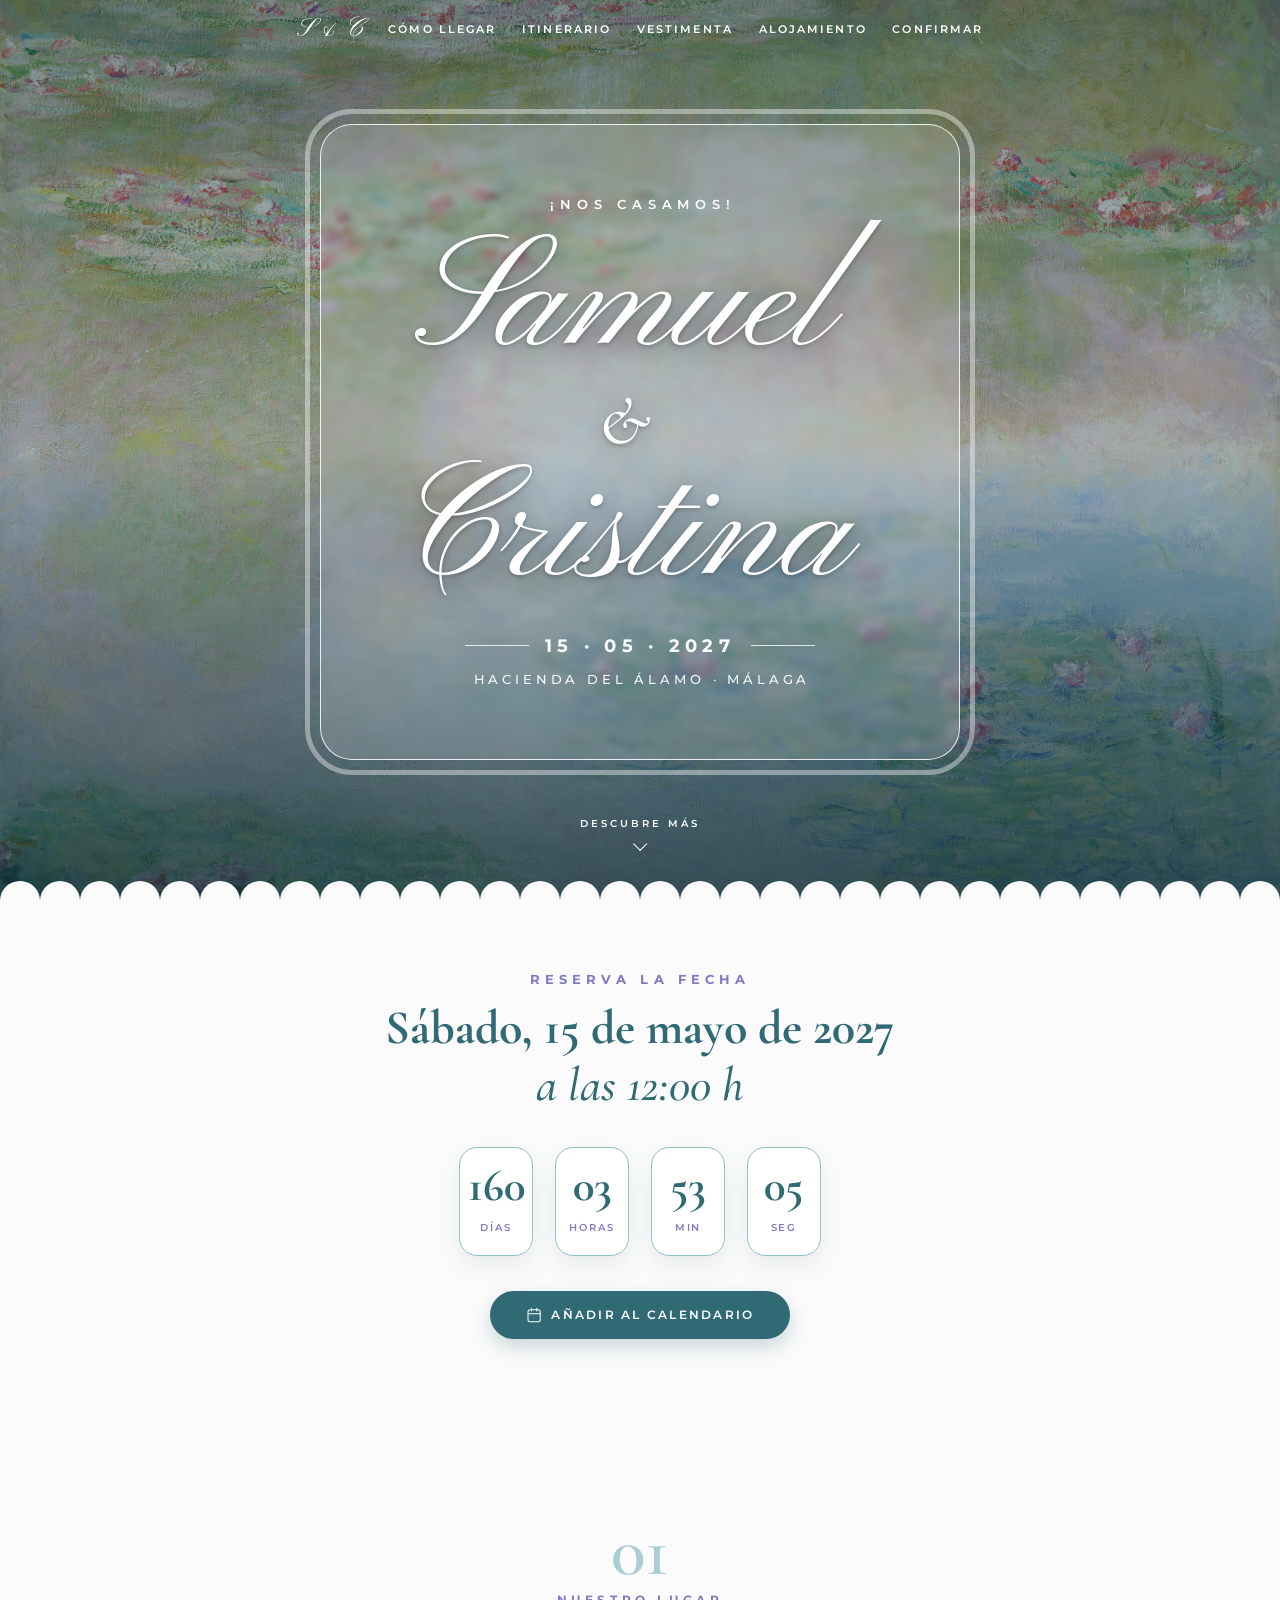
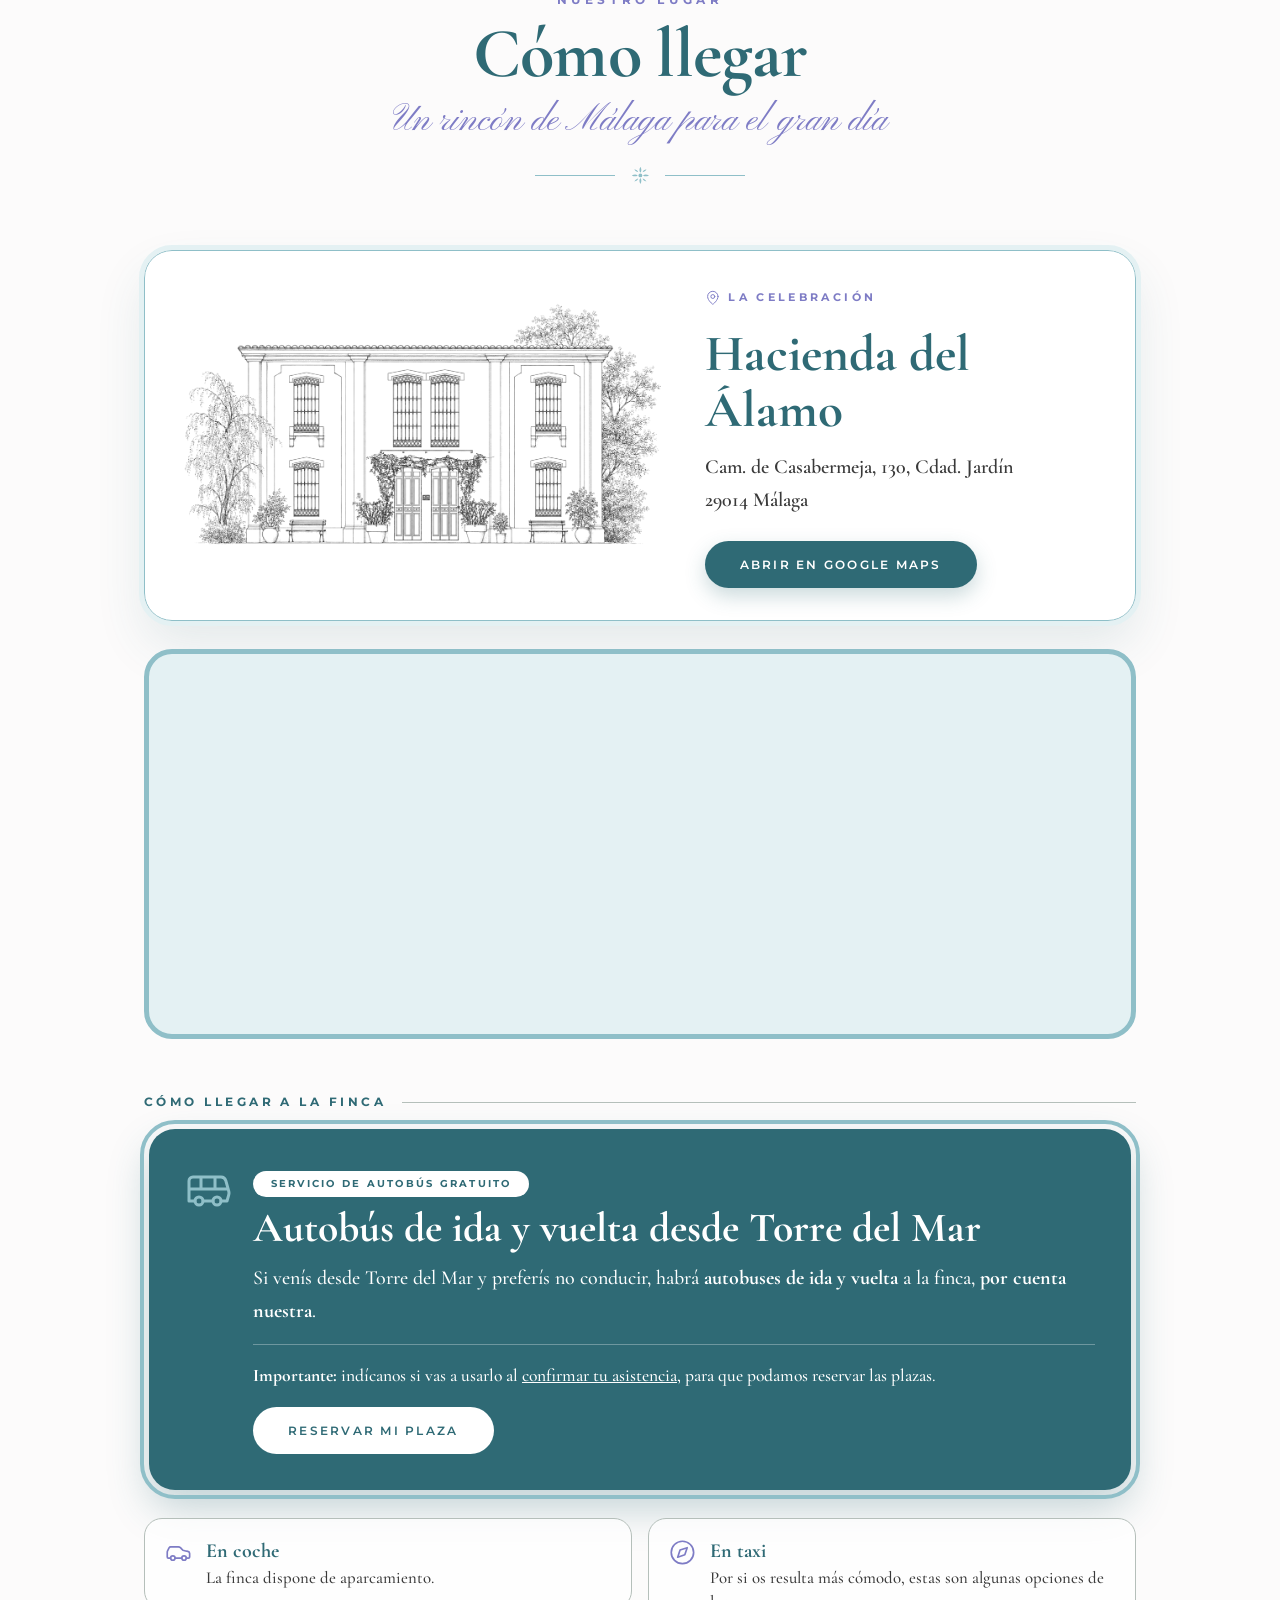
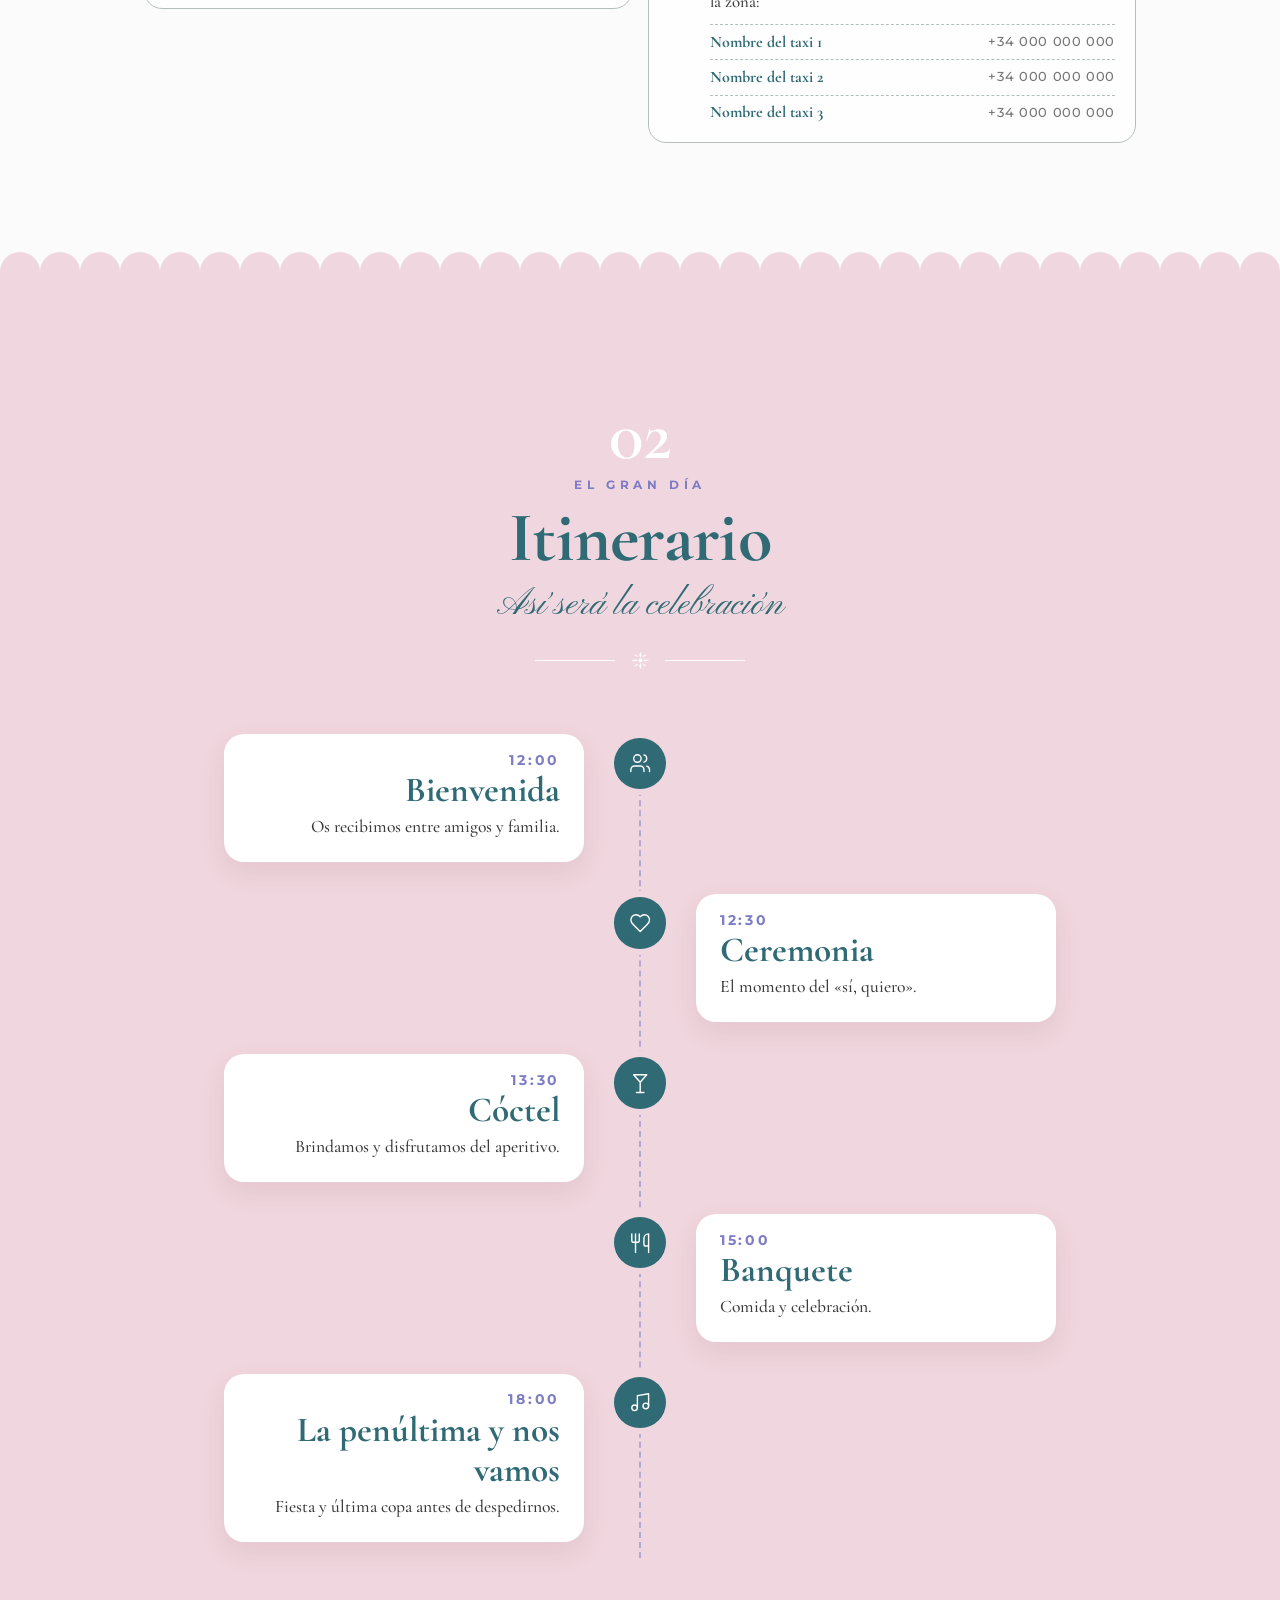
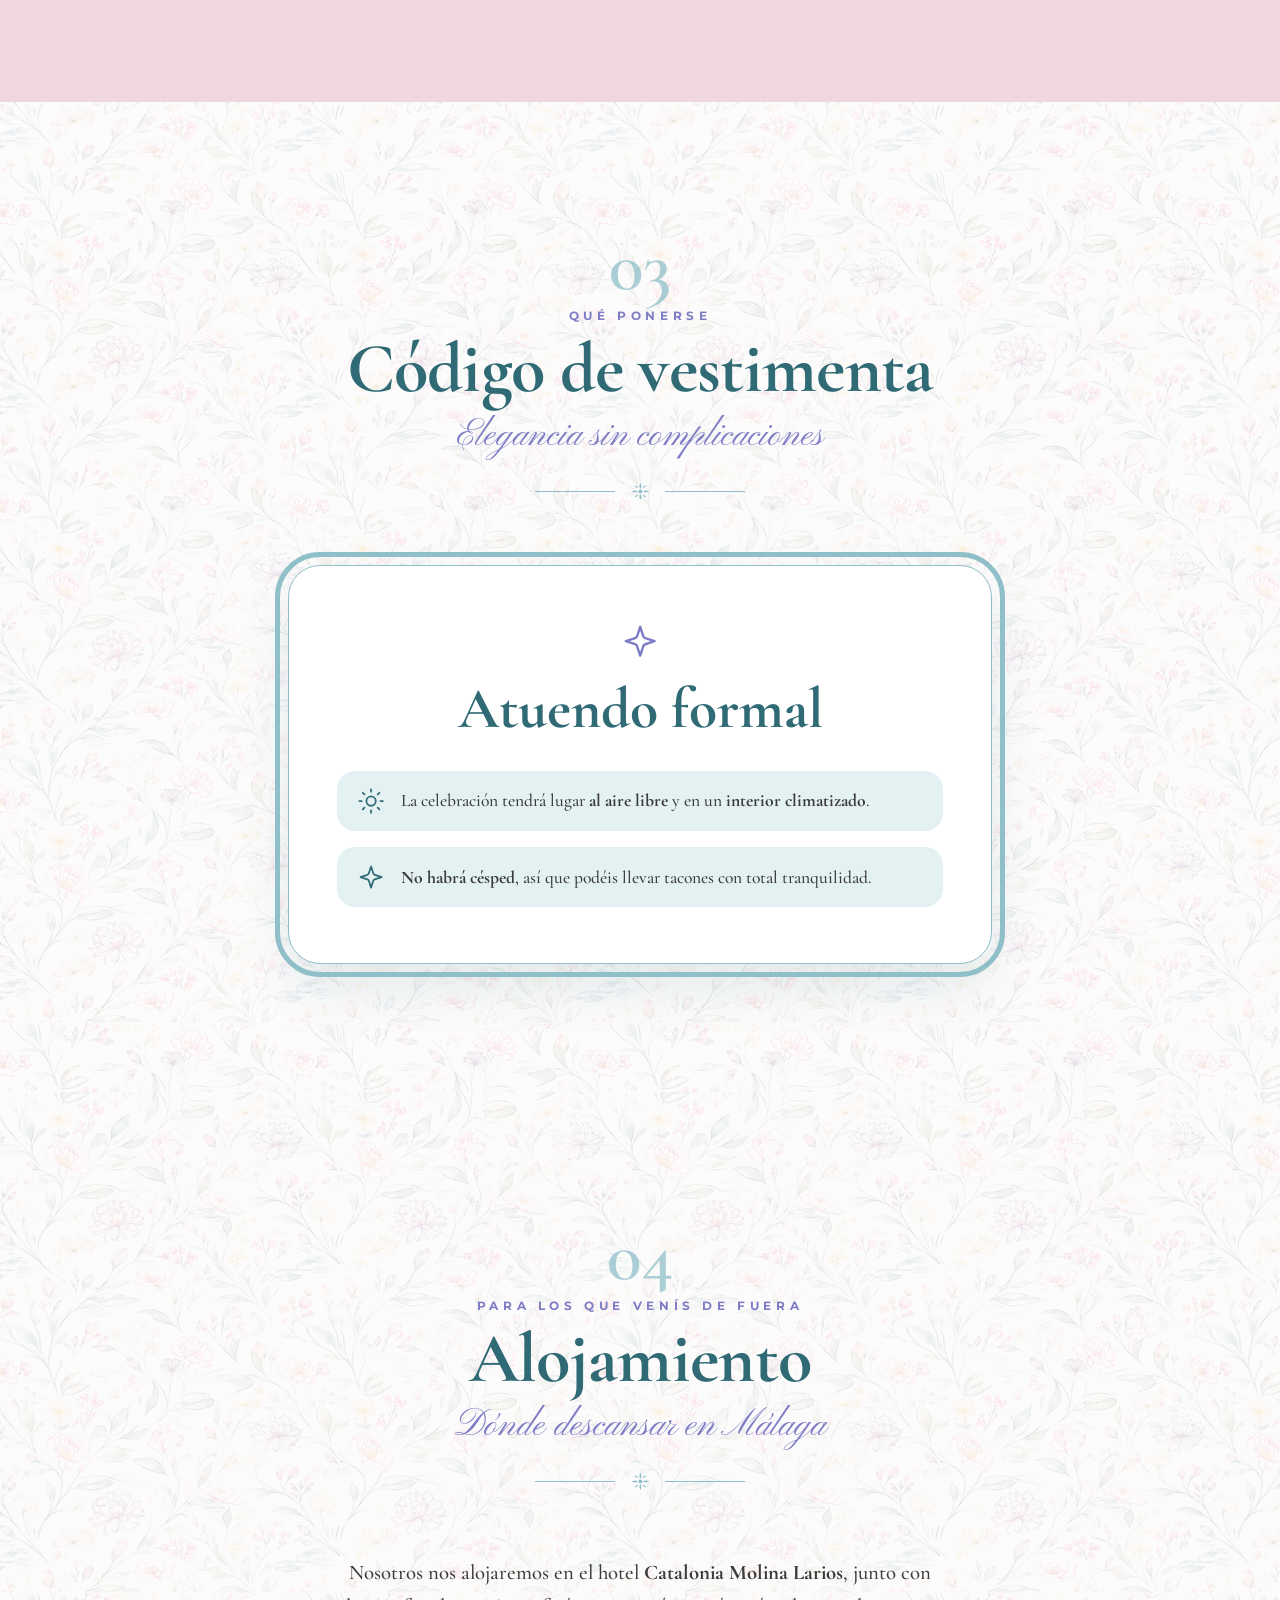
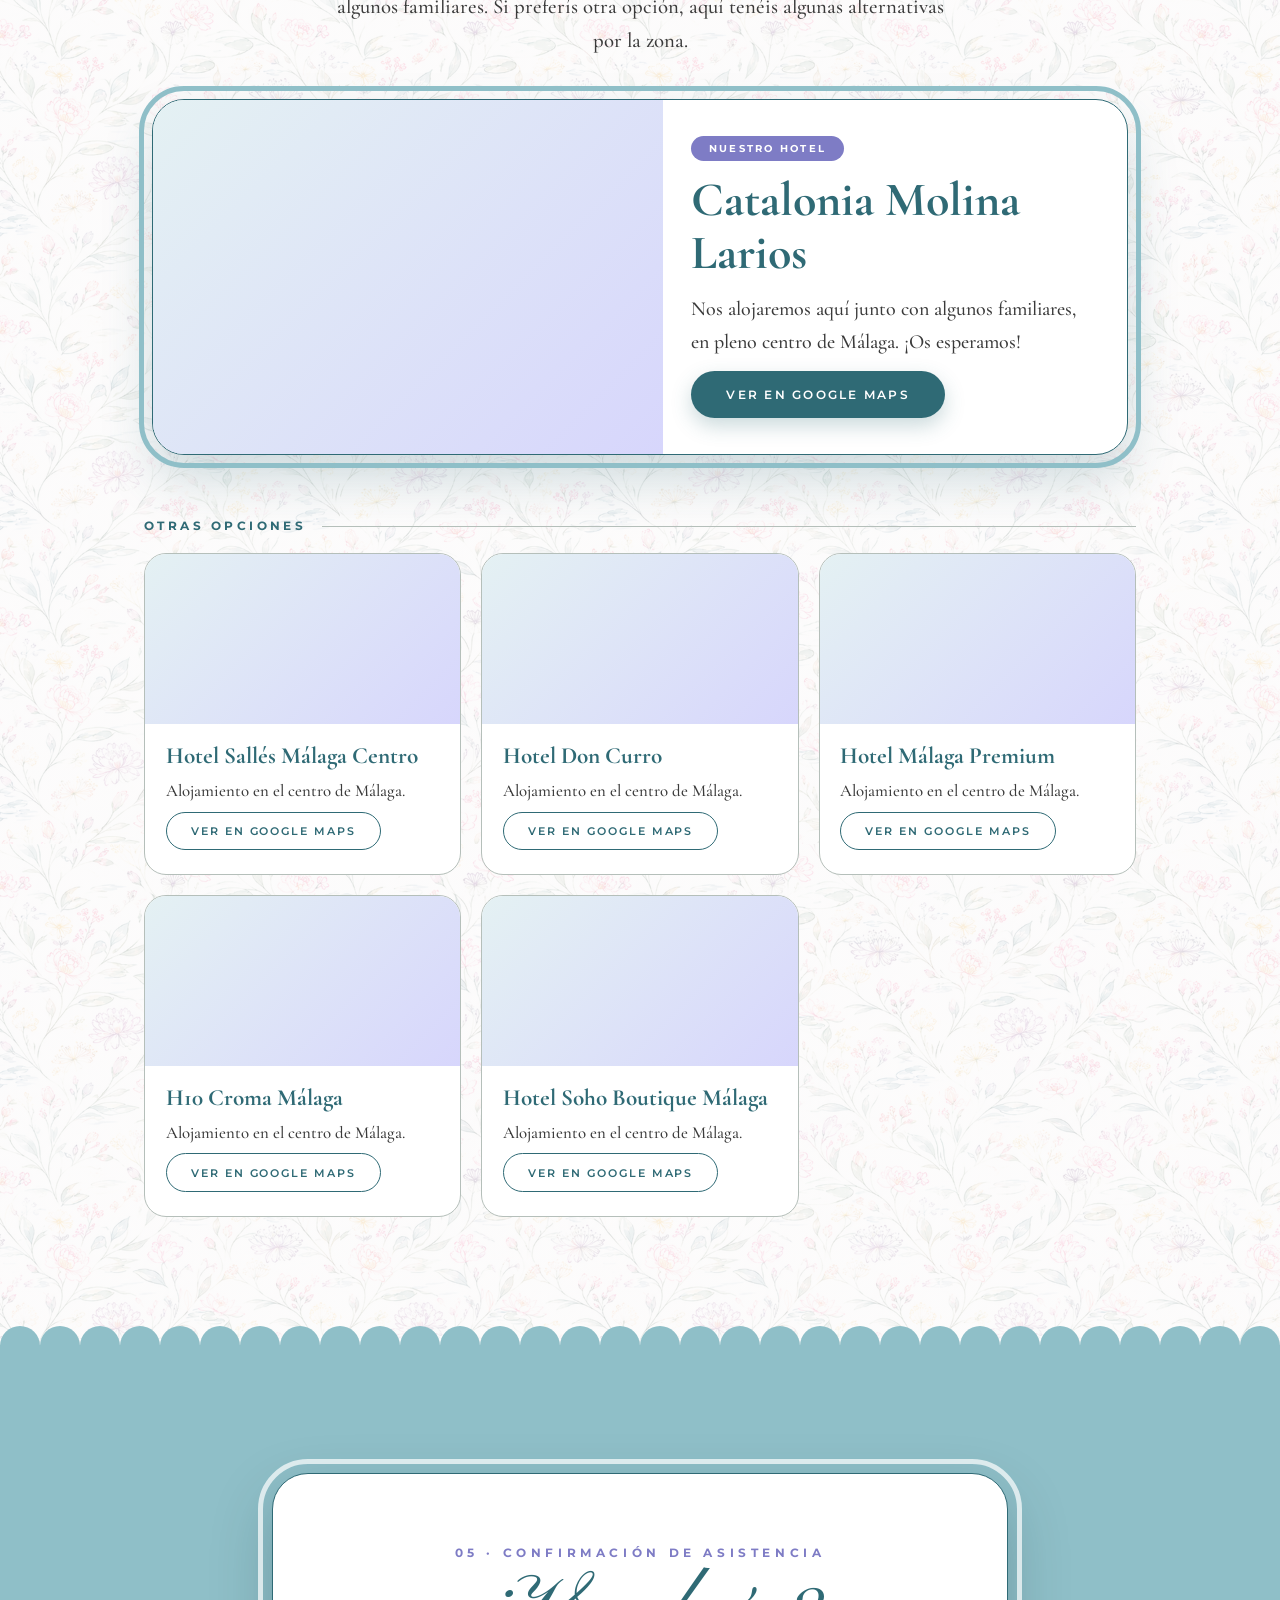
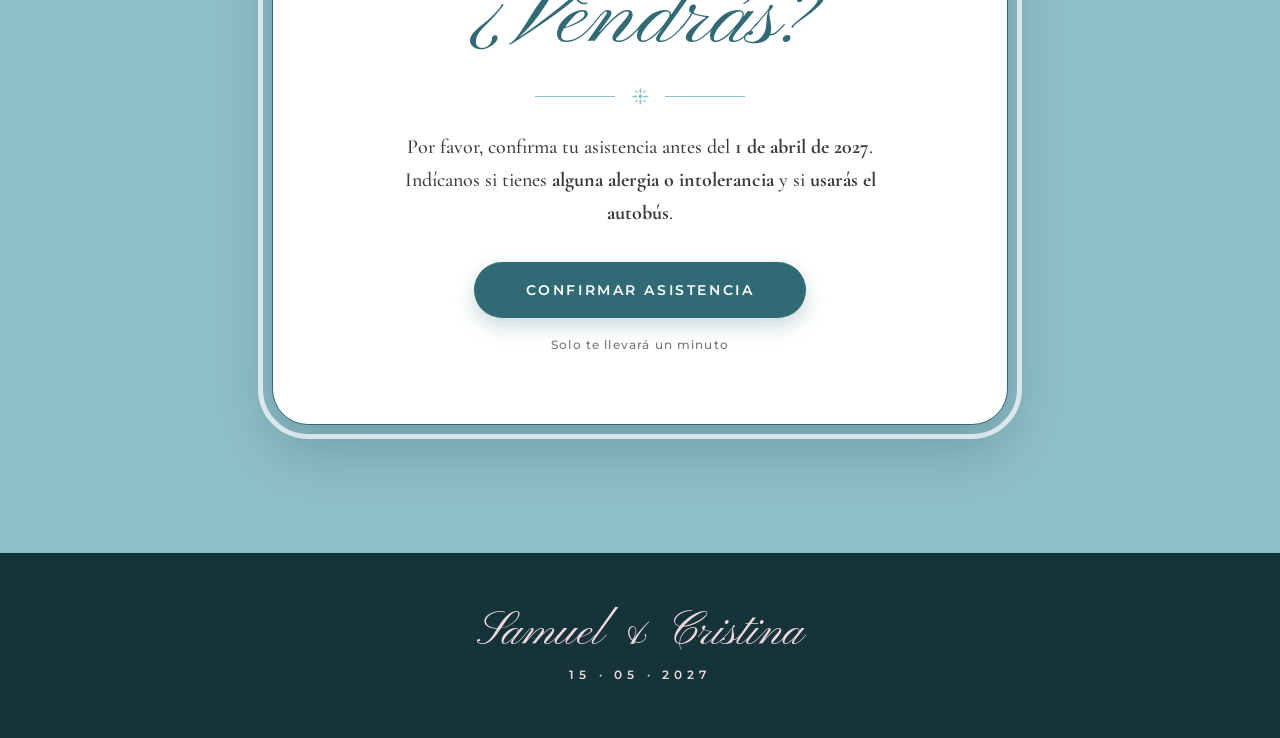
==== test/index.html @ e21693c1 "Add new wedding site preview under /test Co-authored-by: Copilot <223556219+Copilot@users.noreply.gi" ====
<!DOCTYPE html>
<html lang="es">
<head>
  <meta charset="UTF-8">
  <meta name="viewport" content="width=device-width, initial-scale=1.0">
  <meta name="theme-color" content="#8fbfc8">
  <meta name="robots" content="noindex, nofollow">
  <meta name="description" content="Samuel y Cristina se casan el 15 de mayo de 2027 en Hacienda del Álamo, Málaga.">
  <title>Samuel &amp; Cristina | 15 de mayo de 2027</title>
  <link rel="icon" href="images/favicon.ico" sizes="any">
  <link rel="preconnect" href="https://fonts.googleapis.com">
  <link rel="preconnect" href="https://fonts.gstatic.com" crossorigin>
  <link href="https://fonts.googleapis.com/css2?family=Cormorant+Garamond:ital,wght@0,500;0,600;0,700;1,500;1,600&family=Montserrat:wght@400;500;600;700&family=Pinyon+Script&display=swap" rel="stylesheet">
  <link rel="stylesheet" href="css/styles.css">
</head>
<body>
  <svg width="0" height="0" style="position:absolute" aria-hidden="true">
    <defs>
      <symbol id="flower" viewBox="0 0 24 24"><path d="M12 2c1.5 3 1.5 5 0 7-1.5-2-1.5-4 0-7zm0 13c1.5 2 1.5 4 0 7-1.5-3-1.5-5 0-7zM2 12c3-1.5 5-1.5 7 0-2 1.5-4 1.5-7 0zm13 0c2-1.5 4-1.5 7 0-3 1.5-5 1.5-7 0zM5 5c2.5.5 4 1.7 4.5 3.500C7.600 8 6 7 5 5zm14 0c-1 2-2.600 3-4.500 3.500C15 6.700 16.500 5.500 19 5zM5 19c1-2 2.600-3 4.500-3.500C9 17.300 7.500 18.500 5 19zm14 0c-2.500-.5-4-1.700-4.500-3.500 1.900.5 3.500 1.500 4.500 3.500z"/><circle cx="12" cy="12" r="2.200"/></symbol>
      <symbol id="i-users" viewBox="0 0 24 24"><path d="M16 21v-2a4 4 0 0 0-4-4H6a4 4 0 0 0-4 4v2M22 21v-2a4 4 0 0 0-3-3.870M16 3.130a4 4 0 0 1 0 7.750"/><circle cx="9" cy="7" r="4"/></symbol>
      <symbol id="i-heart" viewBox="0 0 24 24"><path d="M19 14c1.490-1.460 3-3.210 3-5.500A5.500 5.500 0 0 0 16.500 3c-1.760 0-3 .5-4.500 2-1.500-1.500-2.740-2-4.500-2A5.500 5.500 0 0 0 2 8.500c0 2.300 1.500 4.050 3 5.500l7 7Z"/></symbol>
      <symbol id="i-glass" viewBox="0 0 24 24"><path d="M8 22h8M12 11v11M19 3l-7 8-7-8Z"/></symbol>
      <symbol id="i-fork" viewBox="0 0 24 24"><path d="M3 2v7c0 1.100.9 2 2 2h4a2 2 0 0 0 2-2V2M7 2v20M21 15V2a5 5 0 0 0-5 5v6c0 1.100.9 2 2 2h3Zm0 0v7"/></symbol>
      <symbol id="i-music" viewBox="0 0 24 24"><path d="M9 18V5l12-2v13"/><circle cx="6" cy="18" r="3"/><circle cx="18" cy="16" r="3"/></symbol>
      <symbol id="i-sparkles" viewBox="0 0 24 24"><path d="m12 3-1.900 5.800a2 2 0 0 1-1.300 1.300L3 12l5.800 1.900a2 2 0 0 1 1.300 1.300L12 21l1.900-5.800a2 2 0 0 1 1.300-1.300L21 12l-5.800-1.900a2 2 0 0 1-1.300-1.300Z"/></symbol>
      <symbol id="i-sun" viewBox="0 0 24 24"><circle cx="12" cy="12" r="4"/><path d="M12 2v2M12 20v2M4.930 4.930l1.410 1.410M17.660 17.660l1.410 1.410M2 12h2M20 12h2M6.340 17.660l-1.410 1.410M19.070 4.930l-1.410 1.410"/></symbol>
      <symbol id="i-pin" viewBox="0 0 24 24"><path d="M20 10c0 6-8 12-8 12s-8-6-8-12a8 8 0 0 1 16 0Z"/><circle cx="12" cy="10" r="3"/></symbol>
      <symbol id="i-car" viewBox="0 0 24 24"><path d="M19 17h2c.6 0 1-.4 1-1v-3c0-.9-.7-1.700-1.500-1.900C18.700 10.600 16 10 16 10s-1.300-1.400-2.200-2.300c-.5-.4-1.100-.7-1.800-.7H5c-.6 0-1.100.4-1.400.9l-1.400 2.900A3.700 3.700 0 0 0 2 12v4c0 .6.4 1 1 1h2"/><circle cx="7" cy="17" r="2"/><path d="M9 17h6"/><circle cx="17" cy="17" r="2"/></symbol>
      <symbol id="i-bus" viewBox="0 0 24 24"><path d="M8 6v6M15 6v6M2 12h19.600M18 18h3s.5-1.700.8-2.800c.1-.4.2-.8.2-1.200 0-.4-.1-.8-.2-1.200l-1.400-5C20.100 6.800 19.100 6 18 6H4a2 2 0 0 0-2 2v10h3"/><circle cx="7" cy="18" r="2"/><path d="M9 18h5"/><circle cx="16" cy="18" r="2"/></symbol>
      <symbol id="i-compass" viewBox="0 0 24 24"><circle cx="12" cy="12" r="10"/><path d="m16.240 7.760-2.120 6.360-6.360 2.120 2.120-6.360z"/></symbol>
      <symbol id="i-cal" viewBox="0 0 24 24"><path d="M8 2v4M16 2v4M3 10h18"/><rect x="3" y="4" width="18" height="18" rx="3"/></symbol>
      <symbol id="i-bed" viewBox="0 0 24 24"><path d="M2 4v16M2 8h18a2 2 0 0 1 2 2v10M2 17h20M6 8v9"/></symbol>
    </defs>
  </svg>

  <nav class="nav" id="nav" aria-label="Principal">
    <a class="mono" href="#inicio">S &amp; C</a>
    <a href="#llegar">Cómo llegar</a>
    <a href="#itinerario">Itinerario</a>
    <a href="#vestimenta">Vestimenta</a>
    <a href="#alojamiento">Alojamiento</a>
    <a href="#confirmar">Confirmar</a>
  </nav>

  <header class="hero" id="inicio">
    <div class="frame">
      <p class="kicker">¡Nos casamos!</p>
      <h1>Samuel <span>&amp;</span> Cristina</h1>
      <p class="rule">15 · 05 · 2027</p>
      <p class="place">Hacienda del Álamo · Málaga</p>
    </div>
    <a class="scroll" href="#fecha">Descubre más</a>
  </header>

  <main>
    <section class="save" id="fecha">
      <h2>Reserva la fecha</h2>
      <p class="big">Sábado, 15 de mayo de 2027<br><em>a las 12:00 h</em></p>
      <div class="count" id="count" aria-label="Cuenta atrás">
        <div><b id="c-d">--</b><span>Días</span></div>
        <div><b id="c-h">--</b><span>Horas</span></div>
        <div><b id="c-m">--</b><span>Min</span></div>
        <div><b id="c-s">--</b><span>Seg</span></div>
      </div>
      <a class="btn" href="https://calendar.google.com/calendar/render?action=TEMPLATE&amp;text=Boda+de+Samuel+%26+Cristina&amp;dates=20270515T100000Z/20270515T160000Z&amp;location=Hacienda+del+%C3%81lamo,+Cam.+de+Casabermeja,+130,+29014+M%C3%A1laga" target="_blank" rel="noopener">
        <svg class="i" style="width:1.3em;height:1.3em"><use href="#i-cal"/></svg> Añadir al calendario</a>
    </section>

    <section class="block" id="llegar">
      <div class="wrap">
        <div class="head">
          <span class="num">01</span>
          <span class="eyebrow">Nuestro lugar</span>
          <h2>Cómo llegar</h2>
          <p class="sub">Un rincón de Málaga para el gran día</p>
          <div class="orn"><svg><use href="#flower"/></svg></div>
        </div>

        <article class="venue-main">
          <img src="images/hacienda.png" alt="Dibujo a plumilla de la fachada de Hacienda del Álamo" width="1200" height="684">
          <div class="venue-text">
            <span class="label"><svg class="i" style="width:1.4em;height:1.4em"><use href="#i-pin"/></svg> La celebración</span>
            <h3>Hacienda del Álamo</h3>
            <address>Cam. de Casabermeja, 130, Cdad. Jardín<br>29014 Málaga</address>
            <a class="btn" href="https://maps.app.goo.gl/cWNFNGZUt9M2j4e27" target="_blank" rel="noopener">Abrir en Google Maps</a>
          </div>
        </article>

        <div class="map">
          <iframe title="Mapa de Hacienda del Álamo, Málaga" loading="lazy" referrerpolicy="no-referrer-when-downgrade" allowfullscreen
            src="https://www.google.com/maps?q=Cam.+de+Casabermeja,+130,+Cdad.+Jard%C3%ADn,+29014+M%C3%A1laga&amp;output=embed"></iframe>
        </div>

        <h3 class="sub-title">Cómo llegar a la finca</h3>
        <article class="bus">
          <svg class="i"><use href="#i-bus"/></svg>
          <div>
            <span class="badge">Servicio de autobús gratuito</span>
            <h3>Autobús de ida y vuelta desde Torre del Mar</h3>
            <p>Si venís desde Torre del Mar y preferís no conducir, habrá <strong>autobuses de ida y vuelta</strong> a la finca, <strong>por cuenta nuestra</strong>.</p>
            <!-- TODO: add departure and return times and meeting point -->
            <p class="note"><strong>Importante:</strong> indícanos si vas a usarlo al <a href="#confirmar" style="color:#fff">confirmar tu asistencia</a>, para que podamos reservar las plazas.</p>
            <a class="btn light" href="#confirmar">Reservar mi plaza</a>
          </div>
        </article>

        <div class="info-grid">
          <div class="card"><svg class="i"><use href="#i-car"/></svg><div><h3>En coche</h3><p>La finca dispone de aparcamiento.</p></div></div>
          <div class="card"><svg class="i"><use href="#i-compass"/></svg><div><h3>En taxi</h3><p>Por si os resulta más cómodo, estas son algunas opciones de la zona:</p>
            <!-- TODO: replace placeholders with real taxi companies -->
            <ul class="taxi-list">
              <li><b>Nombre del taxi 1</b><span>+34 000 000 000</span></li>
              <li><b>Nombre del taxi 2</b><span>+34 000 000 000</span></li>
              <li><b>Nombre del taxi 3</b><span>+34 000 000 000</span></li>
            </ul></div></div>
        </div>
      </div>
    </section>

    <section class="block pink scallop on-pink" id="itinerario">
      <div class="wrap">
        <div class="head">
          <span class="num">02</span>
          <span class="eyebrow">El gran día</span>
          <h2>Itinerario</h2>
          <p class="sub">Así será la celebración</p>
          <div class="orn"><svg><use href="#flower"/></svg></div>
        </div>
        <ol class="timeline">
          <li><span class="dot"><svg class="i"><use href="#i-users"/></svg></span><div class="box"><span class="time">12:00</span><h3>Bienvenida</h3><p>Os recibimos entre amigos y familia.</p></div></li>
          <li><span class="dot"><svg class="i"><use href="#i-heart"/></svg></span><div class="box"><span class="time">12:30</span><h3>Ceremonia</h3><p>El momento del «sí, quiero».</p></div></li>
          <li><span class="dot"><svg class="i"><use href="#i-glass"/></svg></span><div class="box"><span class="time">13:30</span><h3>Cóctel</h3><p>Brindamos y disfrutamos del aperitivo.</p></div></li>
          <li><span class="dot"><svg class="i"><use href="#i-fork"/></svg></span><div class="box"><span class="time">15:00</span><h3>Banquete</h3><p>Comida y celebración.</p></div></li>
          <li><span class="dot"><svg class="i"><use href="#i-music"/></svg></span><div class="box"><span class="time">18:00</span><h3>La penúltima y nos vamos</h3><p>Fiesta y última copa antes de despedirnos.</p></div></li>
        </ol>
      </div>
    </section>

    <section class="block floral" id="vestimenta">
      <div class="wrap">
        <div class="head">
          <span class="num">03</span>
          <span class="eyebrow">Qué ponerse</span>
          <h2>Código de vestimenta</h2>
          <p class="sub">Elegancia sin complicaciones</p>
          <div class="orn"><svg><use href="#flower"/></svg></div>
        </div>
        <div class="dress">
          <div class="sparkle"><svg class="i"><use href="#i-sparkles"/></svg></div>
          <h3>Atuendo formal</h3>
          <ul class="tips">
            <li><svg class="i"><use href="#i-sun"/></svg><span>La celebración tendrá lugar <strong>al aire libre</strong> y en un <strong>interior climatizado</strong>.</span></li>
            <li><svg class="i"><use href="#i-sparkles"/></svg><span><strong>No habrá césped</strong>, así que podéis llevar tacones con total tranquilidad.</span></li>
          </ul>
        </div>
      </div>
    </section>

    <section class="block floral" id="alojamiento">
      <div class="wrap">
        <div class="head">
          <span class="num">04</span>
          <span class="eyebrow">Para los que venís de fuera</span>
          <h2>Alojamiento</h2>
          <p class="sub">Dónde descansar en Málaga</p>
          <div class="orn"><svg><use href="#flower"/></svg></div>
        </div>
        <p class="lead">Nosotros nos alojaremos en el hotel <strong>Catalonia Molina Larios</strong>, junto con algunos familiares. Si preferís otra opción, aquí tenéis algunas alternativas por la zona.</p>

        <article class="featured-hotel">
          <div class="photo"><img src="images/hotels/catalonia-molina-larios.jpg" alt="Hotel Catalonia Molina Larios" loading="lazy" onerror="this.remove()"></div>
          <div class="body">
            <span class="badge">Nuestro hotel</span>
            <h3>Catalonia Molina Larios</h3>
            <p>Nos alojaremos aquí junto con algunos familiares, en pleno centro de Málaga. ¡Os esperamos!</p>
            <a class="btn" href="https://www.google.com/maps/search/?api=1&amp;query=Catalonia+Molina+Larios+Malaga" target="_blank" rel="noopener">Ver en Google Maps</a>
          </div>
        </article>

        <h3 class="sub-title">Otras opciones</h3>
        <div class="grid">
          <article class="hotel">
            <div class="photo"><img src="images/hotels/salles-malaga-centro.jpg" alt="Hotel Sallés Málaga Centro" loading="lazy" onerror="this.remove()"></div>
            <div class="body"><h3>Hotel Sallés Málaga Centro</h3><p>Alojamiento en el centro de Málaga.</p>
              <a class="btn outline" href="https://www.google.com/maps/search/?api=1&amp;query=Hotel%20Sall%C3%A9s%20Malaga%20Centro" target="_blank" rel="noopener">Ver en Google Maps</a></div>
          </article>
          <article class="hotel">
            <div class="photo"><img src="images/hotels/don-curro.jpg" alt="Hotel Don Curro" loading="lazy" onerror="this.remove()"></div>
            <div class="body"><h3>Hotel Don Curro</h3><p>Alojamiento en el centro de Málaga.</p>
              <a class="btn outline" href="https://www.google.com/maps/search/?api=1&amp;query=Hotel%20Don%20Curro%20Malaga" target="_blank" rel="noopener">Ver en Google Maps</a></div>
          </article>
          <article class="hotel">
            <div class="photo"><img src="images/hotels/malaga-premium.jpg" alt="Hotel Málaga Premium" loading="lazy" onerror="this.remove()"></div>
            <div class="body"><h3>Hotel Málaga Premium</h3><p>Alojamiento en el centro de Málaga.</p>
              <a class="btn outline" href="https://www.google.com/maps/search/?api=1&amp;query=Hotel%20Malaga%20Premium" target="_blank" rel="noopener">Ver en Google Maps</a></div>
          </article>
          <article class="hotel">
            <div class="photo"><img src="images/hotels/h10-croma-malaga.jpg" alt="H10 Croma Málaga" loading="lazy" onerror="this.remove()"></div>
            <div class="body"><h3>H10 Croma Málaga</h3><p>Alojamiento en el centro de Málaga.</p>
              <a class="btn outline" href="https://www.google.com/maps/search/?api=1&amp;query=H10%20Croma%20Malaga" target="_blank" rel="noopener">Ver en Google Maps</a></div>
          </article>
          <article class="hotel">
            <div class="photo"><img src="images/hotels/soho-boutique-malaga.jpg" alt="Hotel Soho Boutique Málaga" loading="lazy" onerror="this.remove()"></div>
            <div class="body"><h3>Hotel Soho Boutique Málaga</h3><p>Alojamiento en el centro de Málaga.</p>
              <a class="btn outline" href="https://www.google.com/maps/search/?api=1&amp;query=Hotel%20Soho%20Boutique%20Malaga" target="_blank" rel="noopener">Ver en Google Maps</a></div>
          </article>
        </div>
      </div>
    </section>

    <section class="block rsvp scallop" id="confirmar">
      <div class="rsvp-box">
        <p class="eyebrow">05 · Confirmación de asistencia</p>
        <h2>¿Vendrás?</h2>
        <div class="orn"><svg><use href="#flower"/></svg></div>
        <p class="txt">Por favor, confirma tu asistencia antes del <strong>1 de abril de 2027</strong>. Indícanos si tienes <strong>alguna alergia o intolerancia</strong> y si <strong>usarás el autobús</strong>.</p>
        <!-- TODO: replace with the Google Form URL -->
        <a class="btn" href="#" target="_blank" rel="noopener">Confirmar asistencia</a>
        <p class="small">Solo te llevará un minuto</p>
      </div>
    </section>
  </main>

  <footer>
    <p class="script">Samuel &amp; Cristina</p>
    <p class="date">15 · 05 · 2027</p>
  </footer>

  <script>
    const nav = document.getElementById('nav');
    const onScroll = () => nav.classList.toggle('solid', scrollY > window.innerHeight * 0.6);
    addEventListener('scroll', onScroll, { passive: true }); onScroll();

    const target = new Date('2027-05-15T12:00:00+02:00').getTime();
    const ids = ['d', 'h', 'm', 's'].map(k => document.getElementById('c-' + k));
    function tick() {
      let diff = Math.max(0, target - Date.now());
      const v = [86400000, 3600000, 60000, 1000].map(u => { const n = Math.floor(diff / u); diff -= n * u; return n; });
      ids.forEach((el, i) => el.textContent = String(v[i]).padStart(2, '0'));
    }
    tick(); setInterval(tick, 1000);
  </script>
</body>
</html>
---- test/css/styles.css ----
:root {
  --primary: #8fbfc8;
  --primary-deep: #2f6a75;
  --primary-ink: #14343a;
  --primary-soft: #e4f1f3;
  --accent: #7e7cc5;
  --lavender: #d7d6fc;
  --pink: #f0d6de;
  --sage: #b5bfba;
  --ink: #3a3a3a;
  --paper: #fcfbfb;
  --radius: 22px;
  --serif: "Cormorant Garamond", Georgia, serif;
  --sans: "Montserrat", system-ui, sans-serif;
  --script: "Pinyon Script", cursive;
}
*, *::before, *::after { box-sizing: border-box; }
html { scroll-behavior: smooth; scroll-padding-top: 3.5rem; }
body { margin: 0; font-family: var(--serif); font-weight: 500; font-size: 1.25rem; line-height: 1.65; color: var(--ink); background: var(--paper); -webkit-font-smoothing: antialiased; }
img, iframe { max-width: 100%; }
h1, h2, h3, p { margin: 0; }
a { color: var(--primary-deep); }
svg.i { width: 1.6em; height: 1.6em; fill: none; stroke: currentColor; stroke-width: 1.5; stroke-linecap: round; stroke-linejoin: round; flex: none; }

.btn { display: inline-flex; align-items: center; gap: .6rem; padding: 1rem 2.2rem; border-radius: 999px; background: var(--primary-deep); color: #fff; text-decoration: none; font: 600 .78rem var(--sans); letter-spacing: .18em; text-transform: uppercase; box-shadow: 0 8px 20px rgba(47,106,117,.25); transition: background .2s, transform .2s; }
.btn:hover { background: var(--primary-ink); transform: translateY(-2px); }
.btn.light { background: #fff; color: var(--primary-deep); box-shadow: none; }
.btn.light:hover { background: var(--primary-soft); }
.btn.outline { background: transparent; color: var(--primary-deep); border: 1.5px solid var(--primary-deep); padding: .7rem 1.5rem; font-size: .68rem; box-shadow: none; }
.btn.outline:hover { background: var(--primary-deep); color: #fff; }

/* Nav */
.nav { position: fixed; inset: 0 0 auto 0; z-index: 20; display: flex; align-items: center; justify-content: center; gap: 1.6rem; padding: 1rem; transition: background .3s, box-shadow .3s, padding .3s; }
.nav.solid { background: rgba(252,251,251,.94); backdrop-filter: blur(8px); box-shadow: 0 1px 0 rgba(47,106,117,.15); padding: .7rem 1rem; }
.nav a { color: #fff; text-decoration: none; font: 600 .66rem var(--sans); letter-spacing: .2em; text-transform: uppercase; white-space: nowrap; }
.nav.solid a { color: var(--primary-deep); }
.nav a:hover { text-decoration: underline; text-underline-offset: 5px; }
.nav .mono { font: 400 1.7rem/1 var(--script); letter-spacing: 0; text-transform: none; }
@media (max-width: 760px) { .nav { justify-content: flex-start; overflow-x: auto; scrollbar-width: none; } .nav::-webkit-scrollbar { display: none; } .nav .mono { display: none; } }

/* Hero */
.hero { position: relative; min-height: 100svh; display: grid; place-items: center; text-align: center; color: #fff; padding: 6rem 1.5rem 7rem;
  background: linear-gradient(180deg, rgba(20,52,58,.55), rgba(47,106,117,.35) 50%, rgba(20,52,58,.8)), url("../images/liner.jpg") center/cover no-repeat; }
.hero .kicker { text-indent: .45em; font: 600 .8rem var(--sans); letter-spacing: .45em; text-transform: uppercase; }
.hero h1 { font-family: var(--script); font-weight: 400; font-size: clamp(4.4rem, 19vw, 10rem); line-height: .95; margin: 1.2rem 0 1.4rem; text-shadow: 0 2px 4px rgba(0,0,0,.25), 0 6px 30px rgba(0,0,0,.45); padding-right: .2em; }
.hero h1 span { display: block; font-size: .42em; font-family: var(--serif); font-style: italic; font-weight: 500; margin: .1em 0; }
.hero .rule { display: flex; align-items: center; justify-content: center; gap: 1rem; font: 700 clamp(.85rem, 3vw, 1.1rem) var(--sans); letter-spacing: .3em; text-transform: uppercase; }
.hero .rule::before, .hero .rule::after { content: ""; width: clamp(1.5rem, 8vw, 4rem); height: 1px; background: rgba(255,255,255,.8); }
.hero .place { text-indent: .3em; margin-top: 1rem; font: 500 .8rem var(--sans); letter-spacing: .3em; text-transform: uppercase; opacity: .95; }
/* Double frame: thin inner border, thicker outer outline */
.hero .frame { border: 1px solid rgba(255,255,255,.85); border-radius: 32px; padding: clamp(2.5rem, 6vw, 4.5rem) clamp(1.5rem, 6vw, 5rem); outline: 5px solid rgba(255,255,255,.4); outline-offset: 10px; max-width: 48rem; background: rgba(255,255,255,.16); backdrop-filter: blur(3px); -webkit-backdrop-filter: blur(3px); }
.scroll { position: absolute; bottom: 3.2rem; left: 50%; transform: translateX(-50%); color: #fff; text-decoration: none; font: 600 .62rem var(--sans); letter-spacing: .3em; text-transform: uppercase; display: flex; flex-direction: column; align-items: center; gap: .6rem; }
.scroll::after { content: ""; width: 10px; height: 10px; border-right: 1.5px solid #fff; border-bottom: 1.5px solid #fff; transform: rotate(45deg); animation: bob 1.6s ease-in-out infinite; }
@keyframes bob { 50% { transform: translateY(8px) rotate(45deg); } }
@media (prefers-reduced-motion: reduce) { html { scroll-behavior: auto; } .scroll::after { animation: none; } }

/* Scalloped edge (echoes the roof tiles) */
.scallop { position: relative; }
.scallop::before { content: ""; position: absolute; left: 0; right: 0; top: -19px; height: 20px; background: var(--edge) repeat-x bottom left / 40px 20px; }
.hero.scallop::before { display: none; }
.hero::after { content: ""; position: absolute; left: 0; right: 0; bottom: -1px; height: 20px; background: url("data:image/svg+xml,%3Csvg xmlns='http://www.w3.org/2000/svg' width='40' height='20'%3E%3Cpath d='M0 20a20 20 0 0 1 40 0z' fill='%23fcfbfb'/%3E%3C/svg%3E") repeat-x bottom left / 40px 20px; }

/* Section headings: numeral > eyebrow > title > script subtitle > ornament */
section.block { padding: clamp(4.5rem, 10vw, 8rem) 1.25rem; }
.wrap { max-width: 62rem; margin: 0 auto; }
.head { text-align: center; margin-bottom: clamp(2.5rem, 6vw, 4rem); }
.head .num { display: block; font: 600 clamp(3rem, 8vw, 4.5rem)/1 var(--serif); color: var(--primary); opacity: .75; }
.head .eyebrow { display: block; margin-top: .4rem; font: 700 .72rem var(--sans); letter-spacing: .4em; text-transform: uppercase; color: var(--accent); }
.head h2 { margin-top: .6rem; font-weight: 700; font-size: clamp(2.6rem, 8vw, 4.4rem); line-height: 1.05; color: var(--primary-deep); letter-spacing: -.01em; }
.head .sub { margin-top: .5rem; font: 400 clamp(1.7rem, 5vw, 2.3rem)/1.2 var(--script); color: var(--accent); }
.orn { display: flex; align-items: center; justify-content: center; gap: .9rem; margin-top: 1.4rem; color: var(--primary); }
.orn::before, .orn::after { content: ""; width: clamp(2.5rem, 12vw, 5rem); height: 1px; background: currentColor; }
.orn svg { width: 1.3rem; height: 1.3rem; fill: currentColor; }
.on-pink .head .num, .on-pink .orn { color: #fff; opacity: 1; }
.on-pink .head .sub { color: var(--primary-deep); }
.lead { text-align: center; max-width: 38rem; margin: 0 auto 2.5rem; font-size: 1.3rem; }
.floral { background: linear-gradient(rgba(252,251,251,.84), rgba(252,251,251,.84)), url("../images/floral.png") center/600px repeat; }
.pink { background: var(--pink); --edge: url("data:image/svg+xml,%3Csvg xmlns='http://www.w3.org/2000/svg' width='40' height='20'%3E%3Cpath d='M0 20a20 20 0 0 1 40 0z' fill='%23f0d6de'/%3E%3C/svg%3E"); }

/* Countdown */
.save { padding: 4.5rem 1.25rem 3rem; text-align: center; }
.save h2 { font: 700 .8rem var(--sans); letter-spacing: .4em; text-transform: uppercase; color: var(--accent); }
.save .big { margin: .8rem 0 2rem; font-size: clamp(1.9rem, 6vw, 3rem); font-weight: 700; color: var(--primary-deep); line-height: 1.2; }
.save .big em { font-weight: 500; }
.count { display: flex; justify-content: center; gap: clamp(.6rem, 3vw, 1.4rem); margin-bottom: 2.2rem; }
.count div { min-width: 4.6rem; padding: 1rem .4rem .8rem; background: #fff; border: 1px solid var(--primary); border-radius: 18px; box-shadow: 0 10px 24px rgba(47,106,117,.1); }
.count b { display: block; font: 700 clamp(1.8rem, 7vw, 2.8rem)/1 var(--serif); color: var(--primary-deep); }
.count span { font: 600 .6rem var(--sans); letter-spacing: .2em; text-transform: uppercase; color: var(--accent); }

/* Venue */
.venue-main { background: #fff; border: 1px solid var(--primary); border-radius: 28px; outline: 5px solid var(--primary-soft); overflow: hidden; display: grid; text-align: center; box-shadow: 0 24px 50px rgba(47,106,117,.12); }
.venue-main img { display: block; width: 100%; height: auto; padding: 1.5rem 1.5rem 0; }
.venue-text { padding: 1.5rem 1.5rem 2.5rem; }
.venue-text .label { display: inline-flex; align-items: center; gap: .5rem; font: 700 .7rem var(--sans); letter-spacing: .3em; text-transform: uppercase; color: var(--accent); }
.venue-text h3 { margin: .6rem 0 .8rem; font-size: clamp(2.2rem, 6vw, 3.2rem); font-weight: 700; line-height: 1.1; color: var(--primary-deep); }
.venue-text address { font-style: normal; font-weight: 600; margin-bottom: 1.5rem; }
.map { margin-top: 1.75rem; border: 5px solid var(--primary); border-radius: 28px; overflow: hidden; background: var(--primary-soft); }
.map iframe { display: block; width: 100%; height: 380px; border: 0; }
.sub-title { display: flex; align-items: center; gap: 1rem; margin: 3.5rem 0 1.25rem; font: 700 .72rem var(--sans); letter-spacing: .3em; text-transform: uppercase; color: var(--primary-deep); }
.sub-title::after { content: ""; flex: 1; height: 1px; background: var(--sage); }
.bus { display: flex; gap: 1.25rem; align-items: flex-start; background: var(--primary-deep); color: #fff; border-radius: 26px; padding: clamp(1.5rem, 4vw, 2.25rem); outline: 4px solid var(--primary); outline-offset: 5px; margin: 0 5px 1.75rem; box-shadow: 0 18px 40px rgba(47,106,117,.28); }
.bus > svg { width: 3rem; height: 3rem; flex: none; color: var(--primary); }
.bus .badge { display: inline-block; background: #fff; color: var(--primary-deep); margin-bottom: .6rem; }
.bus h3 { font-size: clamp(1.9rem, 5vw, 2.6rem); font-weight: 700; line-height: 1.1; }
.bus p { margin-top: .6rem; }
.bus .note { margin-top: 1rem; padding-top: 1rem; border-top: 1px solid rgba(255,255,255,.3); font-size: 1.1rem; }
.bus .btn { margin-top: 1.1rem; }
.info-grid { display: grid; gap: 1rem; grid-template-columns: repeat(auto-fit, minmax(260px, 1fr)); align-items: start; }
.taxi-list { list-style: none; padding: 0; margin: .6rem 0 0; display: grid; gap: .35rem; font-size: 1rem; }
.taxi-list li { display: flex; justify-content: space-between; gap: .75rem; padding-top: .35rem; border-top: 1px dashed var(--sage); }
.taxi-list b { color: var(--primary-deep); }
.taxi-list span { color: #777; font-family: var(--sans); font-size: .8rem; letter-spacing: .05em; align-self: center; }
.card { display: flex; gap: .9rem; background: rgba(255,255,255,.75); border: 1px solid var(--sage); border-radius: 18px; padding: 1.1rem 1.25rem; font-size: 1.05rem; line-height: 1.45; }
.card svg { color: var(--accent); margin-top: .15rem; }
.card h3 { font-size: 1.25rem; font-weight: 700; color: var(--primary-deep); }
@media (min-width: 800px) {
  .venue-main { grid-template-columns: 1.3fr 1fr; align-items: center; text-align: left; }
  .venue-main img { padding: 1.75rem; }
  .venue-text { padding: 2rem 2.5rem 2rem 0; }
}

/* Timeline */
.timeline { list-style: none; margin: 0; padding: 0; position: relative; max-width: 52rem; margin-inline: auto; }
.timeline::before { content: ""; position: absolute; left: 1.6rem; top: 1rem; bottom: 1rem; border-left: 2px dashed var(--accent); opacity: .5; }
.timeline li { position: relative; padding: 0 0 1.5rem 4.5rem; }
.timeline .dot { position: absolute; left: 0; top: .2rem; width: 3.2rem; height: 3.2rem; border-radius: 50%; display: grid; place-items: center; background: var(--primary-deep); color: #fff; box-shadow: 0 0 0 6px var(--pink); }
.timeline .dot svg { width: 1.4rem; height: 1.4rem; }
.timeline .box { background: #fff; border-radius: 20px; padding: 1.1rem 1.5rem 1.3rem; box-shadow: 0 10px 26px rgba(122,60,80,.1); }
.timeline .time { display: block; font: 700 .85rem var(--sans); letter-spacing: .2em; color: var(--accent); }
.timeline h3 { margin: .15rem 0 .1rem; font-size: clamp(1.7rem, 5vw, 2.2rem); font-weight: 700; line-height: 1.15; color: var(--primary-deep); }
.timeline p { font-size: 1.1rem; }
@media (min-width: 800px) {
  .timeline::before { left: 50%; transform: translateX(-1px); }
  .timeline li { width: 50%; padding: 0 3.5rem 2rem 0; text-align: right; }
  .timeline .dot { left: auto; right: -1.6rem; }
  .timeline li:nth-child(even) { margin-left: 50%; padding: 0 0 2rem 3.5rem; text-align: left; }
  .timeline li:nth-child(even) .dot { right: auto; left: -1.6rem; }
}

/* Dress */
.dress { text-align: center; max-width: 44rem; margin: 0 auto; background: #fff; border: 1px solid var(--primary); border-radius: 32px; padding: clamp(2rem, 5vw, 3.5rem) clamp(1.25rem, 4vw, 3rem); outline: 5px solid var(--primary); outline-offset: 8px; box-shadow: 0 24px 50px rgba(47,106,117,.12); }
.dress h3 { font-size: clamp(2.4rem, 7vw, 3.6rem); font-weight: 700; line-height: 1; color: var(--primary-deep); }
.dress .sparkle { color: var(--accent); margin-bottom: .6rem; }
.dress .sparkle svg { width: 2.4rem; height: 2.4rem; }
.tips { list-style: none; padding: 0; margin: 2rem 0 0; display: grid; gap: 1rem; text-align: left; }
.tips li { display: flex; gap: 1rem; align-items: center; padding: 1rem 1.25rem; background: var(--primary-soft); border-radius: 18px; font-size: 1.1rem; line-height: 1.45; }
.tips svg { color: var(--primary-deep); }

/* Hotels */
.featured-hotel { display: grid; background: #fff; border: 1px solid var(--primary-deep); border-radius: 32px; outline: 5px solid var(--primary); outline-offset: 8px; overflow: hidden; margin: 0 8px 4rem; box-shadow: 0 24px 50px rgba(47,106,117,.22); }
.featured-hotel .photo { min-height: 240px; }
.featured-hotel .body { padding: 2.25rem 1.75rem; display: flex; flex-direction: column; gap: .8rem; align-items: flex-start; justify-content: center; }
.featured-hotel h3 { font-size: clamp(2.2rem, 6vw, 3rem); font-weight: 700; color: var(--primary-deep); line-height: 1.1; }
.badge { background: var(--accent); color: #fff; border-radius: 999px; padding: .4rem 1.1rem; font: 700 .64rem var(--sans); letter-spacing: .22em; text-transform: uppercase; }
@media (min-width: 800px) { .featured-hotel { grid-template-columns: 1.1fr 1fr; } .featured-hotel .photo { min-height: 340px; } }
.grid { display: grid; gap: 1.25rem; grid-template-columns: repeat(auto-fit, minmax(250px, 1fr)); }
.hotel { background: #fff; border: 1px solid var(--sage); border-radius: 22px; overflow: hidden; display: flex; flex-direction: column; }
.hotel .photo { height: 170px; }
.hotel .body { padding: 1.2rem 1.3rem 1.5rem; display: flex; flex-direction: column; gap: .5rem; flex: 1; }
.hotel h3 { font-size: 1.45rem; font-weight: 700; line-height: 1.2; color: var(--primary-deep); }
.hotel p { font-size: 1.05rem; line-height: 1.45; }
.hotel .btn { margin-top: auto; align-self: flex-start; }
.photo { background: linear-gradient(135deg, var(--primary-soft), var(--lavender)); overflow: hidden; }
.photo img { display: block; width: 100%; height: 100%; object-fit: cover; }

/* RSVP */
.rsvp { text-align: center; background: var(--primary); --edge: url("data:image/svg+xml,%3Csvg xmlns='http://www.w3.org/2000/svg' width='40' height='20'%3E%3Cpath d='M0 20a20 20 0 0 1 40 0z' fill='%238fbfc8'/%3E%3C/svg%3E"); }
.rsvp-box { max-width: 46rem; margin: 0 auto; background: #fff; border: 1px solid var(--primary-deep); border-radius: 36px; outline: 5px solid rgba(255,255,255,.7); outline-offset: 9px; padding: clamp(2.75rem, 7vw, 4.5rem) 1.5rem; box-shadow: 0 24px 60px rgba(20,52,58,.25); }
.rsvp-box .eyebrow { font: 700 .72rem var(--sans); letter-spacing: .4em; text-transform: uppercase; color: var(--accent); }
.rsvp-box h2 { margin: .6rem 0 0; font-family: var(--script); font-weight: 400; font-size: clamp(3.6rem, 13vw, 6rem); color: var(--primary-deep); line-height: 1.05; }
.rsvp-box .orn { margin: 1rem 0 1.5rem; }
.rsvp-box p.txt { margin: 0 auto 2rem; max-width: 33rem; font-size: 1.25rem; }
.rsvp-box .btn { font-size: .9rem; padding: 1.2rem 3.2rem; }
.rsvp-box .small { margin-top: 1.25rem; font: 500 .72rem var(--sans); letter-spacing: .1em; color: #777; }

footer { text-align: center; background: var(--primary-ink); color: var(--pink); padding: 3.5rem 1.25rem; }
footer .script { font: 400 3rem/1 var(--script); }
footer .date { margin-top: .6rem; font: 600 .75rem var(--sans); letter-spacing: .4em; }
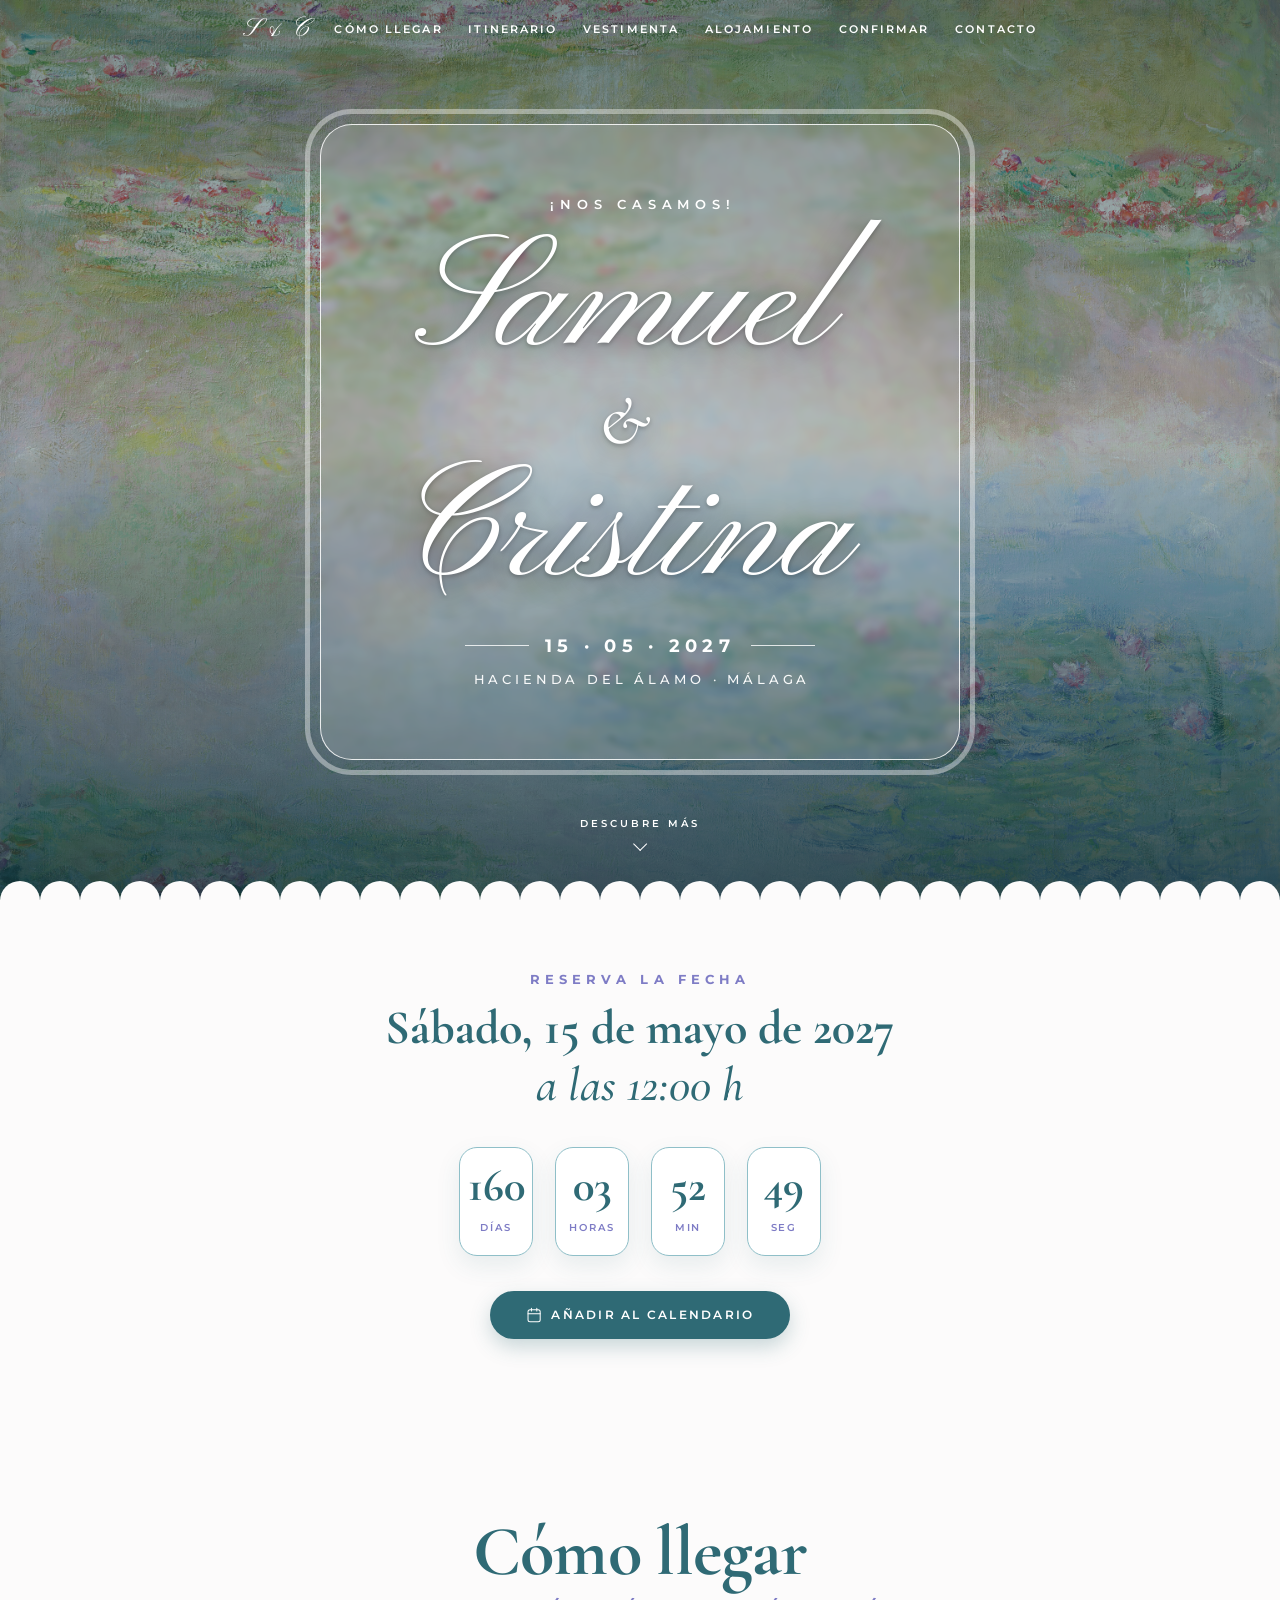
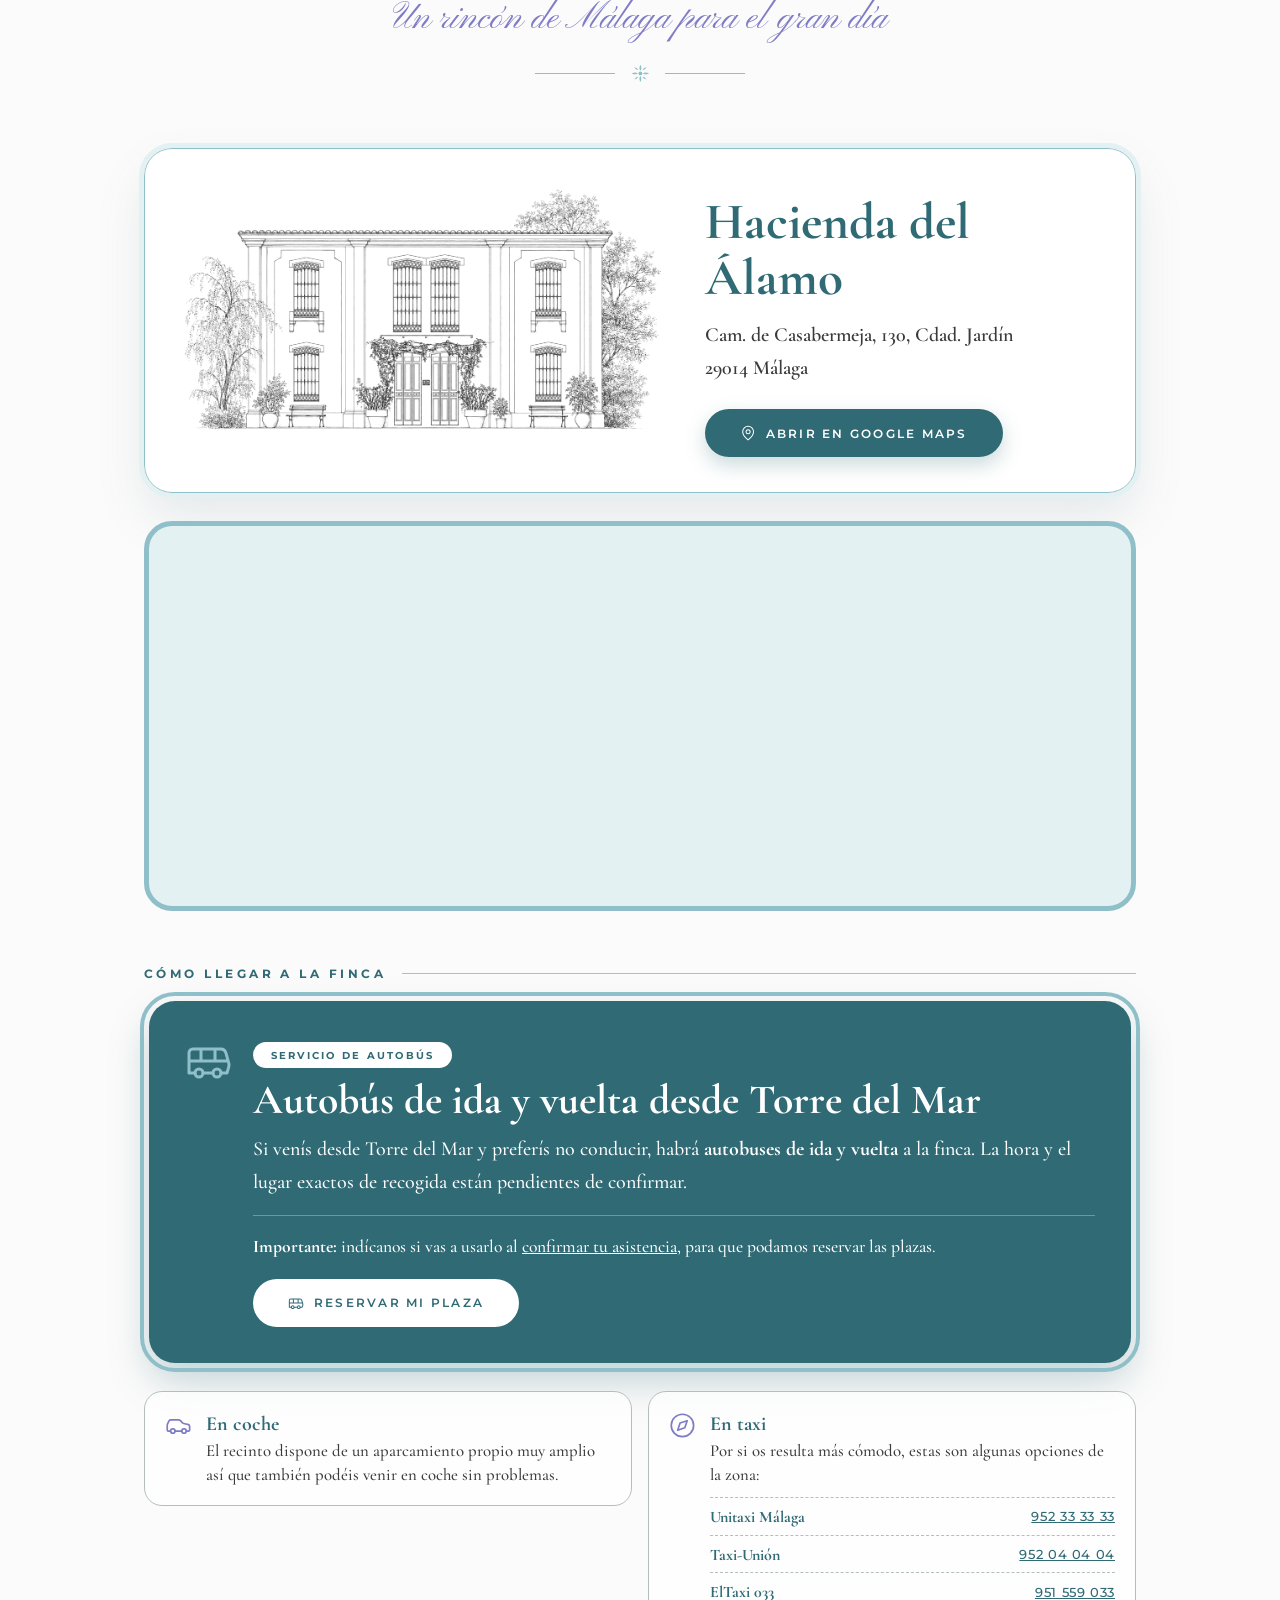
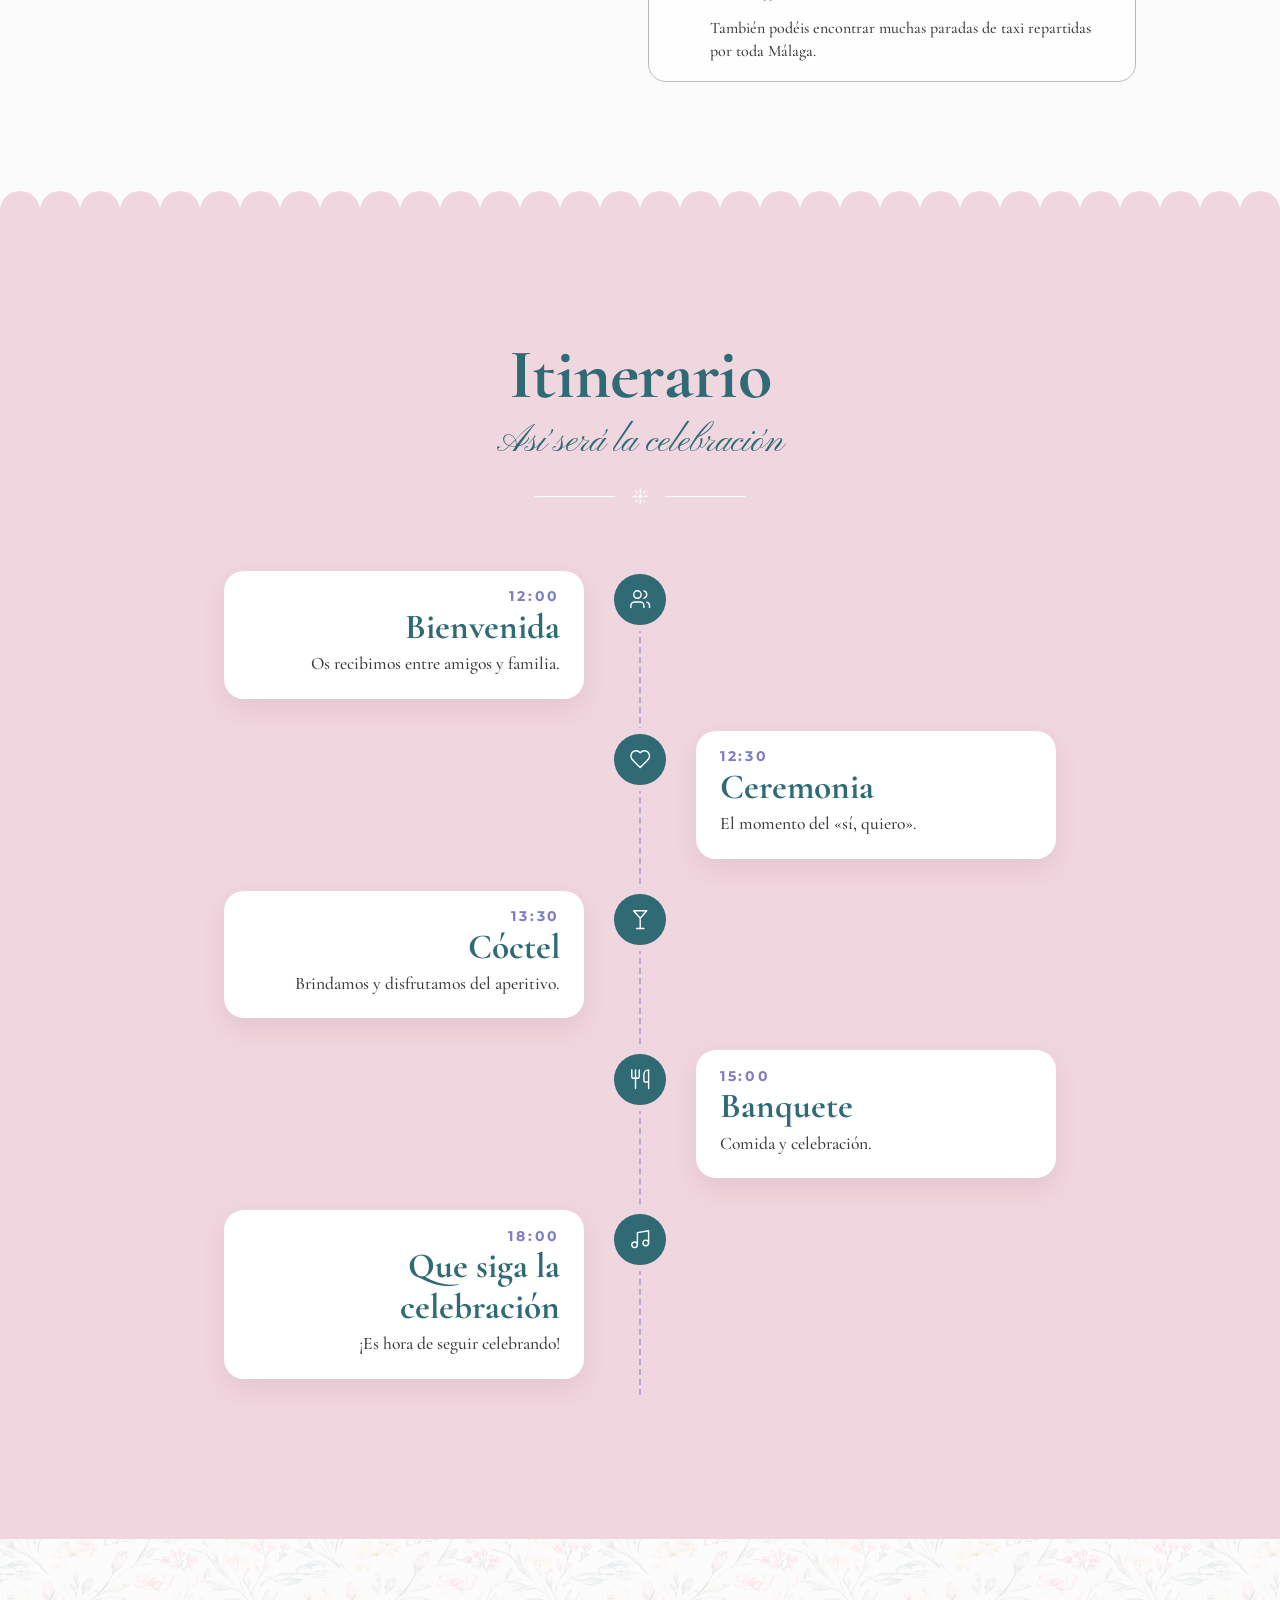
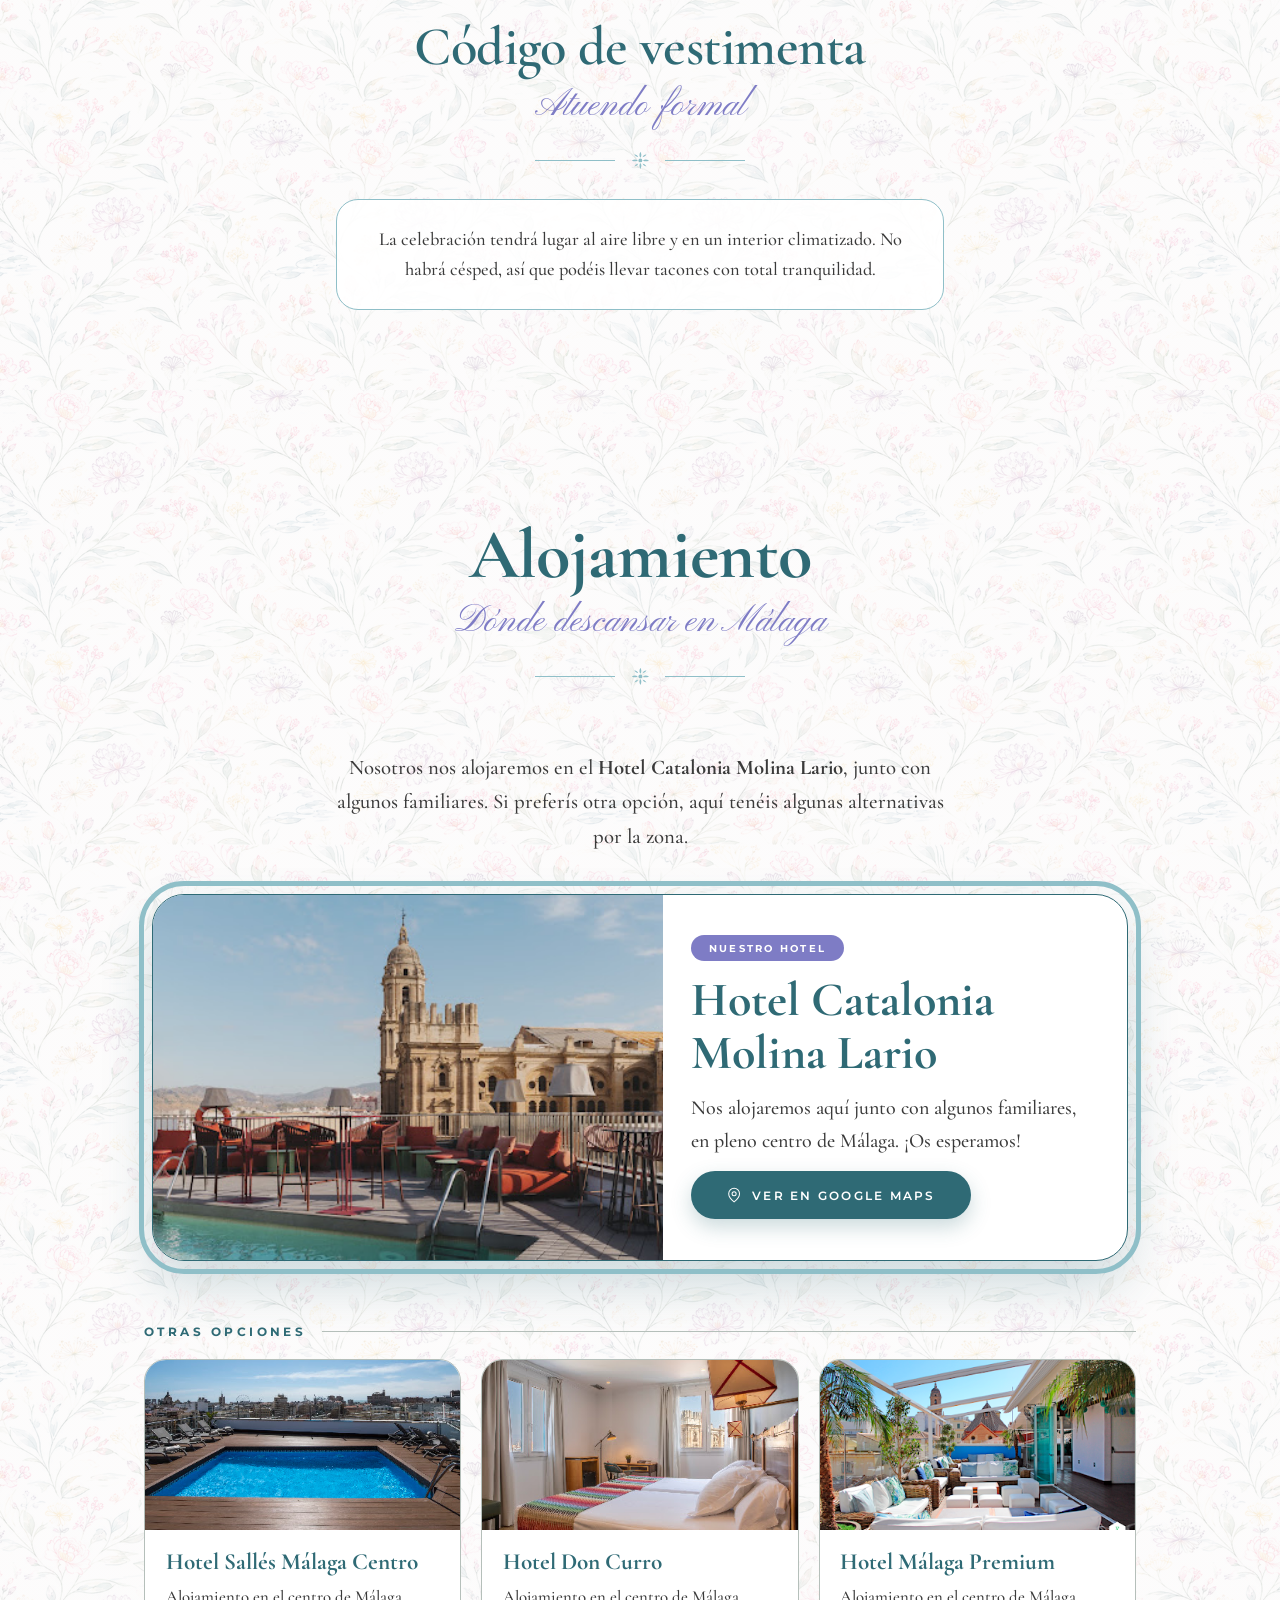
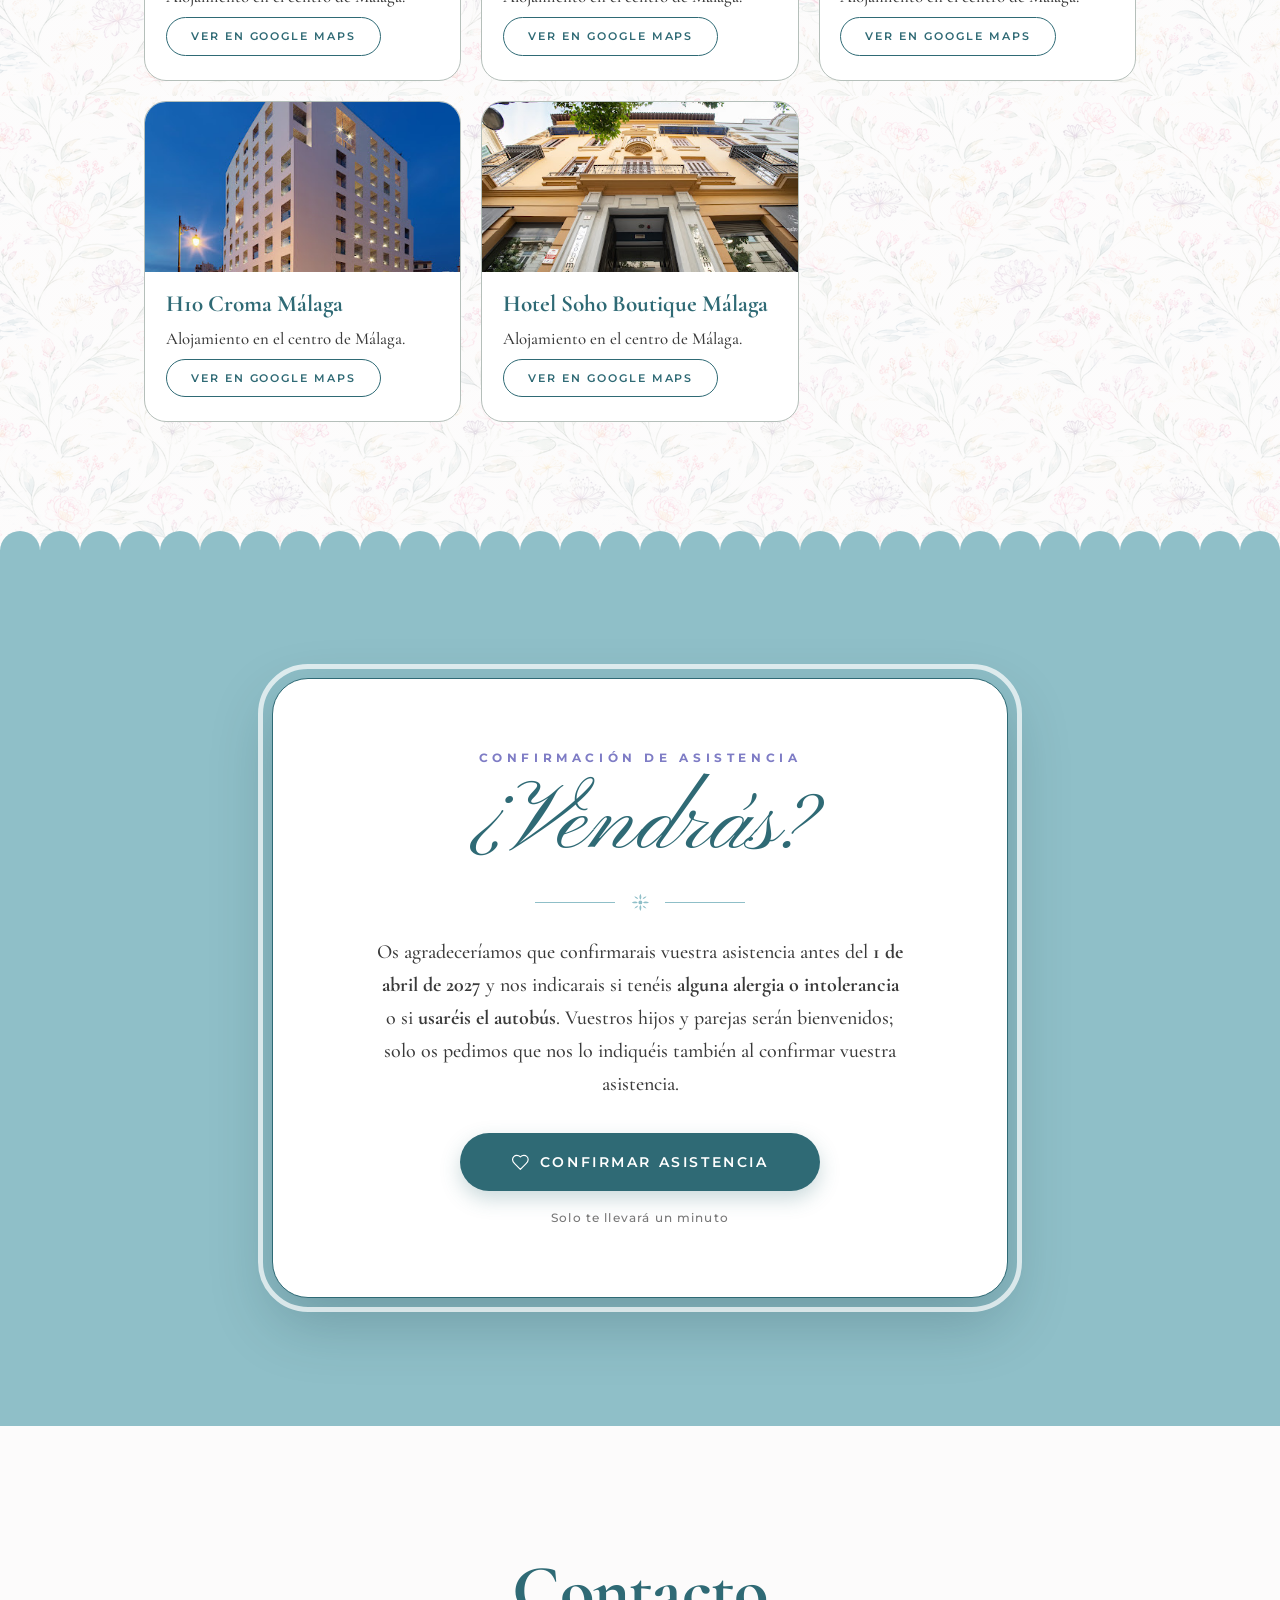
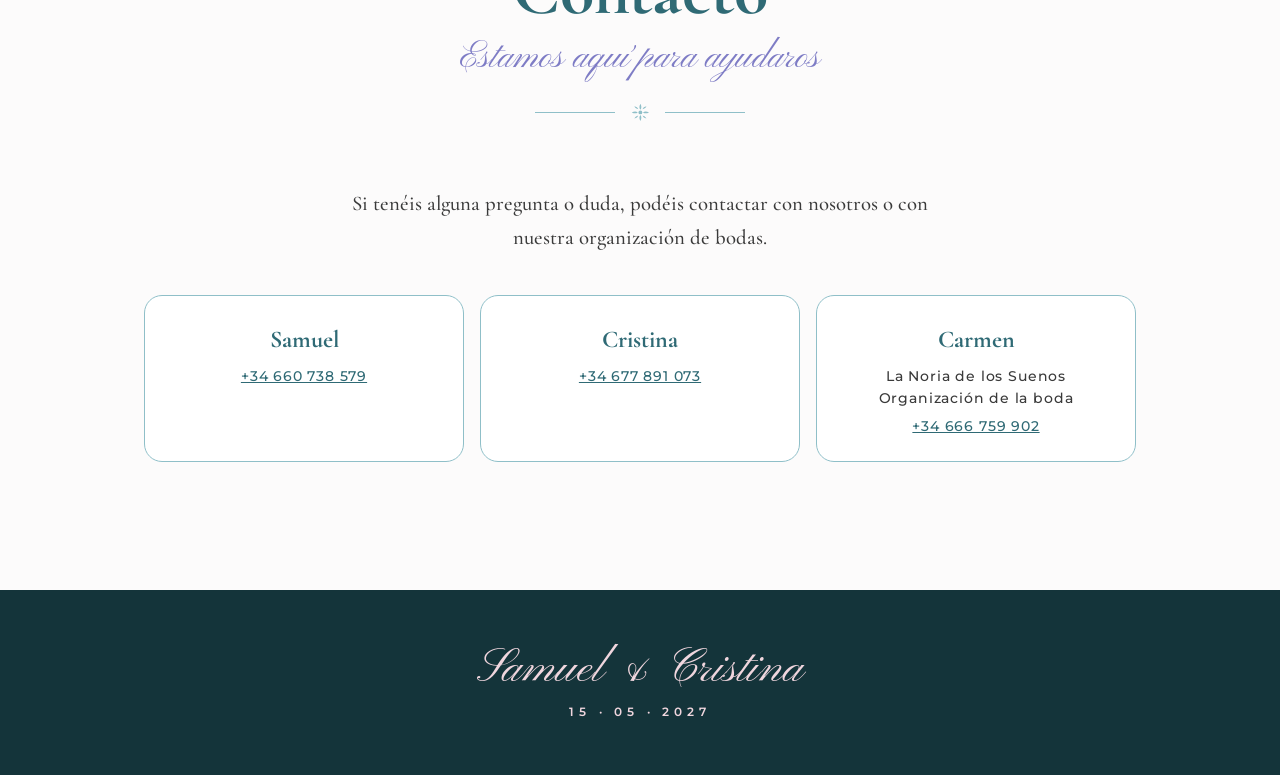
==== commit e8f9660a: "Update wedding preview details and hotel photos Co-authored-by: Copilot <223556219+Copilot@users.nor" ====
--- a/test/index.html
+++ b/test/index.html
@@ -40,6 +40,7 @@
     <a href="#vestimenta">Vestimenta</a>
     <a href="#alojamiento">Alojamiento</a>
     <a href="#confirmar">Confirmar</a>
+    <a href="#contacto">Contacto</a>
   </nav>
 
   <header class="hero" id="inicio">
@@ -62,15 +63,13 @@
         <div><b id="c-m">--</b><span>Min</span></div>
         <div><b id="c-s">--</b><span>Seg</span></div>
       </div>
-      <a class="btn" href="https://calendar.google.com/calendar/render?action=TEMPLATE&amp;text=Boda+de+Samuel+%26+Cristina&amp;dates=20270515T100000Z/20270515T160000Z&amp;location=Hacienda+del+%C3%81lamo,+Cam.+de+Casabermeja,+130,+29014+M%C3%A1laga" target="_blank" rel="noopener">
-        <svg class="i" style="width:1.3em;height:1.3em"><use href="#i-cal"/></svg> Añadir al calendario</a>
+      <a class="btn" href="https://calendar.google.com/calendar/render?action=TEMPLATE&amp;text=Boda+de+Samuel+%26+Cristina+%F0%9F%92%8D&amp;dates=20270515T100000Z/20270515T210000Z&amp;location=Hacienda+del+%C3%81lamo%2C+Cam.+de+Casabermeja%2C+130%2C+Cdad.+Jard%C3%ADn%2C+29014+M%C3%A1laga" target="_blank" rel="noopener">
+        <svg class="i" aria-hidden="true"><use href="#i-cal"/></svg> Añadir al calendario</a>
     </section>
 
     <section class="block" id="llegar">
       <div class="wrap">
         <div class="head">
-          <span class="num">01</span>
-          <span class="eyebrow">Nuestro lugar</span>
           <h2>Cómo llegar</h2>
           <p class="sub">Un rincón de Málaga para el gran día</p>
           <div class="orn"><svg><use href="#flower"/></svg></div>
@@ -79,10 +78,9 @@
         <article class="venue-main">
           <img src="images/hacienda.png" alt="Dibujo a plumilla de la fachada de Hacienda del Álamo" width="1200" height="684">
           <div class="venue-text">
-            <span class="label"><svg class="i" style="width:1.4em;height:1.4em"><use href="#i-pin"/></svg> La celebración</span>
             <h3>Hacienda del Álamo</h3>
             <address>Cam. de Casabermeja, 130, Cdad. Jardín<br>29014 Málaga</address>
-            <a class="btn" href="https://maps.app.goo.gl/cWNFNGZUt9M2j4e27" target="_blank" rel="noopener">Abrir en Google Maps</a>
+            <a class="btn" href="https://maps.app.goo.gl/cWNFNGZUt9M2j4e27" target="_blank" rel="noopener"><svg class="i" aria-hidden="true"><use href="#i-pin"/></svg> Abrir en Google Maps</a>
           </div>
         </article>
 
@@ -95,24 +93,24 @@
         <article class="bus">
           <svg class="i"><use href="#i-bus"/></svg>
           <div>
-            <span class="badge">Servicio de autobús gratuito</span>
+            <span class="badge">Servicio de autobús</span>
             <h3>Autobús de ida y vuelta desde Torre del Mar</h3>
-            <p>Si venís desde Torre del Mar y preferís no conducir, habrá <strong>autobuses de ida y vuelta</strong> a la finca, <strong>por cuenta nuestra</strong>.</p>
-            <!-- TODO: add departure and return times and meeting point -->
+            <p>Si venís desde Torre del Mar y preferís no conducir, habrá <strong>autobuses de ida y vuelta</strong> a la finca. La hora y el lugar exactos de recogida están pendientes de confirmar.</p>
             <p class="note"><strong>Importante:</strong> indícanos si vas a usarlo al <a href="#confirmar" style="color:#fff">confirmar tu asistencia</a>, para que podamos reservar las plazas.</p>
-            <a class="btn light" href="#confirmar">Reservar mi plaza</a>
+            <a class="btn light" href="#confirmar"><svg class="i" aria-hidden="true"><use href="#i-bus"/></svg> Reservar mi plaza</a>
           </div>
         </article>
 
         <div class="info-grid">
-          <div class="card"><svg class="i"><use href="#i-car"/></svg><div><h3>En coche</h3><p>La finca dispone de aparcamiento.</p></div></div>
+          <div class="card"><svg class="i"><use href="#i-car"/></svg><div><h3>En coche</h3><p>El recinto dispone de un aparcamiento propio muy amplio así que también podéis venir en coche sin problemas.</p></div></div>
           <div class="card"><svg class="i"><use href="#i-compass"/></svg><div><h3>En taxi</h3><p>Por si os resulta más cómodo, estas son algunas opciones de la zona:</p>
-            <!-- TODO: replace placeholders with real taxi companies -->
             <ul class="taxi-list">
-              <li><b>Nombre del taxi 1</b><span>+34 000 000 000</span></li>
-              <li><b>Nombre del taxi 2</b><span>+34 000 000 000</span></li>
-              <li><b>Nombre del taxi 3</b><span>+34 000 000 000</span></li>
-            </ul></div></div>
+              <li><b>Unitaxi Málaga</b><a href="tel:+34952333333">952 33 33 33</a></li>
+              <li><b>Taxi-Unión</b><a href="tel:+34952040404">952 04 04 04</a></li>
+              <li><b>ElTaxi 033</b><a href="tel:+34951559033">951 559 033</a></li>
+            </ul>
+            <p class="taxi-stops">También podéis encontrar muchas paradas de taxi repartidas por toda Málaga.</p>
+          </div></div>
         </div>
       </div>
     </section>
@@ -120,8 +118,6 @@
     <section class="block pink scallop on-pink" id="itinerario">
       <div class="wrap">
         <div class="head">
-          <span class="num">02</span>
-          <span class="eyebrow">El gran día</span>
           <h2>Itinerario</h2>
           <p class="sub">Así será la celebración</p>
           <div class="orn"><svg><use href="#flower"/></svg></div>
@@ -131,7 +127,7 @@
           <li><span class="dot"><svg class="i"><use href="#i-heart"/></svg></span><div class="box"><span class="time">12:30</span><h3>Ceremonia</h3><p>El momento del «sí, quiero».</p></div></li>
           <li><span class="dot"><svg class="i"><use href="#i-glass"/></svg></span><div class="box"><span class="time">13:30</span><h3>Cóctel</h3><p>Brindamos y disfrutamos del aperitivo.</p></div></li>
           <li><span class="dot"><svg class="i"><use href="#i-fork"/></svg></span><div class="box"><span class="time">15:00</span><h3>Banquete</h3><p>Comida y celebración.</p></div></li>
-          <li><span class="dot"><svg class="i"><use href="#i-music"/></svg></span><div class="box"><span class="time">18:00</span><h3>La penúltima y nos vamos</h3><p>Fiesta y última copa antes de despedirnos.</p></div></li>
+          <li><span class="dot"><svg class="i"><use href="#i-music"/></svg></span><div class="box"><span class="time">18:00</span><h3>Que siga la celebración</h3><p>¡Es hora de seguir celebrando!</p></div></li>
         </ol>
       </div>
     </section>
@@ -139,19 +135,12 @@
     <section class="block floral" id="vestimenta">
       <div class="wrap">
         <div class="head">
-          <span class="num">03</span>
-          <span class="eyebrow">Qué ponerse</span>
           <h2>Código de vestimenta</h2>
-          <p class="sub">Elegancia sin complicaciones</p>
+          <p class="sub">Atuendo formal</p>
           <div class="orn"><svg><use href="#flower"/></svg></div>
         </div>
         <div class="dress">
-          <div class="sparkle"><svg class="i"><use href="#i-sparkles"/></svg></div>
-          <h3>Atuendo formal</h3>
-          <ul class="tips">
-            <li><svg class="i"><use href="#i-sun"/></svg><span>La celebración tendrá lugar <strong>al aire libre</strong> y en un <strong>interior climatizado</strong>.</span></li>
-            <li><svg class="i"><use href="#i-sparkles"/></svg><span><strong>No habrá césped</strong>, así que podéis llevar tacones con total tranquilidad.</span></li>
-          </ul>
+          <p>La celebración tendrá lugar al aire libre y en un interior climatizado. No habrá césped, así que podéis llevar tacones con total tranquilidad.</p>
         </div>
       </div>
     </section>
@@ -159,48 +148,46 @@
     <section class="block floral" id="alojamiento">
       <div class="wrap">
         <div class="head">
-          <span class="num">04</span>
-          <span class="eyebrow">Para los que venís de fuera</span>
           <h2>Alojamiento</h2>
           <p class="sub">Dónde descansar en Málaga</p>
           <div class="orn"><svg><use href="#flower"/></svg></div>
         </div>
-        <p class="lead">Nosotros nos alojaremos en el hotel <strong>Catalonia Molina Larios</strong>, junto con algunos familiares. Si preferís otra opción, aquí tenéis algunas alternativas por la zona.</p>
+        <p class="lead">Nosotros nos alojaremos en el <strong>Hotel Catalonia Molina Lario</strong>, junto con algunos familiares. Si preferís otra opción, aquí tenéis algunas alternativas por la zona.</p>
 
         <article class="featured-hotel">
-          <div class="photo"><img src="images/hotels/catalonia-molina-larios.jpg" alt="Hotel Catalonia Molina Larios" loading="lazy" onerror="this.remove()"></div>
+          <div class="photo"><img src="images/hotels/catalonia-molina-lario.jpg" alt="Hotel Catalonia Molina Lario" loading="lazy"></div>
           <div class="body">
             <span class="badge">Nuestro hotel</span>
-            <h3>Catalonia Molina Larios</h3>
+            <h3>Hotel Catalonia Molina Lario</h3>
             <p>Nos alojaremos aquí junto con algunos familiares, en pleno centro de Málaga. ¡Os esperamos!</p>
-            <a class="btn" href="https://www.google.com/maps/search/?api=1&amp;query=Catalonia+Molina+Larios+Malaga" target="_blank" rel="noopener">Ver en Google Maps</a>
+            <a class="btn" href="https://www.google.com/maps/search/?api=1&amp;query=Hotel+Catalonia+Molina+Lario+Malaga" target="_blank" rel="noopener"><svg class="i" aria-hidden="true"><use href="#i-pin"/></svg> Ver en Google Maps</a>
           </div>
         </article>
 
         <h3 class="sub-title">Otras opciones</h3>
         <div class="grid">
           <article class="hotel">
-            <div class="photo"><img src="images/hotels/salles-malaga-centro.jpg" alt="Hotel Sallés Málaga Centro" loading="lazy" onerror="this.remove()"></div>
+            <div class="photo"><img src="images/hotels/salles-malaga-centro.jpg" alt="Hotel Sallés Málaga Centro" loading="lazy"></div>
             <div class="body"><h3>Hotel Sallés Málaga Centro</h3><p>Alojamiento en el centro de Málaga.</p>
               <a class="btn outline" href="https://www.google.com/maps/search/?api=1&amp;query=Hotel%20Sall%C3%A9s%20Malaga%20Centro" target="_blank" rel="noopener">Ver en Google Maps</a></div>
           </article>
           <article class="hotel">
-            <div class="photo"><img src="images/hotels/don-curro.jpg" alt="Hotel Don Curro" loading="lazy" onerror="this.remove()"></div>
+            <div class="photo"><img src="images/hotels/don-curro.jpg" alt="Hotel Don Curro" loading="lazy"></div>
             <div class="body"><h3>Hotel Don Curro</h3><p>Alojamiento en el centro de Málaga.</p>
               <a class="btn outline" href="https://www.google.com/maps/search/?api=1&amp;query=Hotel%20Don%20Curro%20Malaga" target="_blank" rel="noopener">Ver en Google Maps</a></div>
           </article>
           <article class="hotel">
-            <div class="photo"><img src="images/hotels/malaga-premium.jpg" alt="Hotel Málaga Premium" loading="lazy" onerror="this.remove()"></div>
+            <div class="photo"><img src="images/hotels/malaga-premium.png" alt="Hotel Málaga Premium" loading="lazy"></div>
             <div class="body"><h3>Hotel Málaga Premium</h3><p>Alojamiento en el centro de Málaga.</p>
               <a class="btn outline" href="https://www.google.com/maps/search/?api=1&amp;query=Hotel%20Malaga%20Premium" target="_blank" rel="noopener">Ver en Google Maps</a></div>
           </article>
           <article class="hotel">
-            <div class="photo"><img src="images/hotels/h10-croma-malaga.jpg" alt="H10 Croma Málaga" loading="lazy" onerror="this.remove()"></div>
+            <div class="photo"><img src="images/hotels/h10-croma.jpg" alt="H10 Croma Málaga" loading="lazy"></div>
             <div class="body"><h3>H10 Croma Málaga</h3><p>Alojamiento en el centro de Málaga.</p>
               <a class="btn outline" href="https://www.google.com/maps/search/?api=1&amp;query=H10%20Croma%20Malaga" target="_blank" rel="noopener">Ver en Google Maps</a></div>
           </article>
           <article class="hotel">
-            <div class="photo"><img src="images/hotels/soho-boutique-malaga.jpg" alt="Hotel Soho Boutique Málaga" loading="lazy" onerror="this.remove()"></div>
+            <div class="photo"><img src="images/hotels/soho-boutique-malaga.jpg" alt="Hotel Soho Boutique Málaga" loading="lazy"></div>
             <div class="body"><h3>Hotel Soho Boutique Málaga</h3><p>Alojamiento en el centro de Málaga.</p>
               <a class="btn outline" href="https://www.google.com/maps/search/?api=1&amp;query=Hotel%20Soho%20Boutique%20Malaga" target="_blank" rel="noopener">Ver en Google Maps</a></div>
           </article>
@@ -210,13 +197,29 @@
 
     <section class="block rsvp scallop" id="confirmar">
       <div class="rsvp-box">
-        <p class="eyebrow">05 · Confirmación de asistencia</p>
+        <p class="eyebrow">Confirmación de asistencia</p>
         <h2>¿Vendrás?</h2>
         <div class="orn"><svg><use href="#flower"/></svg></div>
-        <p class="txt">Por favor, confirma tu asistencia antes del <strong>1 de abril de 2027</strong>. Indícanos si tienes <strong>alguna alergia o intolerancia</strong> y si <strong>usarás el autobús</strong>.</p>
+        <p class="txt">Os agradeceríamos que confirmarais vuestra asistencia antes del <strong>1 de abril de 2027</strong> y nos indicarais si tenéis <strong>alguna alergia o intolerancia</strong> o si <strong>usaréis el autobús</strong>. Vuestros hijos y parejas serán bienvenidos; solo os pedimos que nos lo indiquéis también al confirmar vuestra asistencia.</p>
         <!-- TODO: replace with the Google Form URL -->
-        <a class="btn" href="#" target="_blank" rel="noopener">Confirmar asistencia</a>
+        <a class="btn" href="#" target="_blank" rel="noopener"><svg class="i" aria-hidden="true"><use href="#i-heart"/></svg> Confirmar asistencia</a>
         <p class="small">Solo te llevará un minuto</p>
+      </div>
+    </section>
+
+    <section class="block contact" id="contacto">
+      <div class="wrap">
+        <div class="head">
+          <h2>Contacto</h2>
+          <p class="sub">Estamos aquí para ayudaros</p>
+          <div class="orn"><svg><use href="#flower"/></svg></div>
+        </div>
+        <p class="lead">Si tenéis alguna pregunta o duda, podéis contactar con nosotros o con nuestra organización de bodas.</p>
+        <div class="contact-grid">
+          <div class="contact-card"><h3>Samuel</h3><p><a href="tel:+34660738579">+34 660 738 579</a></p></div>
+          <div class="contact-card"><h3>Cristina</h3><p><a href="tel:+34677891073">+34 677 891 073</a></p></div>
+          <div class="contact-card"><h3>Carmen</h3><p>La Noria de los Suenos<br>Organización de la boda</p><p><a href="tel:+34666759902">+34 666 759 902</a></p></div>
+        </div>
       </div>
     </section>
   </main>
--- a/test/css/styles.css
+++ b/test/css/styles.css
@@ -23,6 +23,7 @@
 svg.i { width: 1.6em; height: 1.6em; fill: none; stroke: currentColor; stroke-width: 1.5; stroke-linecap: round; stroke-linejoin: round; flex: none; }
 
 .btn { display: inline-flex; align-items: center; gap: .6rem; padding: 1rem 2.2rem; border-radius: 999px; background: var(--primary-deep); color: #fff; text-decoration: none; font: 600 .78rem var(--sans); letter-spacing: .18em; text-transform: uppercase; box-shadow: 0 8px 20px rgba(47,106,117,.25); transition: background .2s, transform .2s; }
+.btn svg.i { width: 1.3em; height: 1.3em; }
 .btn:hover { background: var(--primary-ink); transform: translateY(-2px); }
 .btn.light { background: #fff; color: var(--primary-deep); box-shadow: none; }
 .btn.light:hover { background: var(--primary-soft); }
@@ -60,18 +61,16 @@
 .hero.scallop::before { display: none; }
 .hero::after { content: ""; position: absolute; left: 0; right: 0; bottom: -1px; height: 20px; background: url("data:image/svg+xml,%3Csvg xmlns='http://www.w3.org/2000/svg' width='40' height='20'%3E%3Cpath d='M0 20a20 20 0 0 1 40 0z' fill='%23fcfbfb'/%3E%3C/svg%3E") repeat-x bottom left / 40px 20px; }
 
-/* Section headings: numeral > eyebrow > title > script subtitle > ornament */
+/* Section headings */
 section.block { padding: clamp(4.5rem, 10vw, 8rem) 1.25rem; }
 .wrap { max-width: 62rem; margin: 0 auto; }
 .head { text-align: center; margin-bottom: clamp(2.5rem, 6vw, 4rem); }
-.head .num { display: block; font: 600 clamp(3rem, 8vw, 4.5rem)/1 var(--serif); color: var(--primary); opacity: .75; }
-.head .eyebrow { display: block; margin-top: .4rem; font: 700 .72rem var(--sans); letter-spacing: .4em; text-transform: uppercase; color: var(--accent); }
-.head h2 { margin-top: .6rem; font-weight: 700; font-size: clamp(2.6rem, 8vw, 4.4rem); line-height: 1.05; color: var(--primary-deep); letter-spacing: -.01em; }
+.head h2 { font-weight: 700; font-size: clamp(2.6rem, 8vw, 4.4rem); line-height: 1.05; color: var(--primary-deep); letter-spacing: -.01em; }
 .head .sub { margin-top: .5rem; font: 400 clamp(1.7rem, 5vw, 2.3rem)/1.2 var(--script); color: var(--accent); }
 .orn { display: flex; align-items: center; justify-content: center; gap: .9rem; margin-top: 1.4rem; color: var(--primary); }
 .orn::before, .orn::after { content: ""; width: clamp(2.5rem, 12vw, 5rem); height: 1px; background: currentColor; }
 .orn svg { width: 1.3rem; height: 1.3rem; fill: currentColor; }
-.on-pink .head .num, .on-pink .orn { color: #fff; opacity: 1; }
+.on-pink .orn { color: #fff; }
 .on-pink .head .sub { color: var(--primary-deep); }
 .lead { text-align: center; max-width: 38rem; margin: 0 auto 2.5rem; font-size: 1.3rem; }
 .floral { background: linear-gradient(rgba(252,251,251,.84), rgba(252,251,251,.84)), url("../images/floral.png") center/600px repeat; }
@@ -91,7 +90,6 @@
 .venue-main { background: #fff; border: 1px solid var(--primary); border-radius: 28px; outline: 5px solid var(--primary-soft); overflow: hidden; display: grid; text-align: center; box-shadow: 0 24px 50px rgba(47,106,117,.12); }
 .venue-main img { display: block; width: 100%; height: auto; padding: 1.5rem 1.5rem 0; }
 .venue-text { padding: 1.5rem 1.5rem 2.5rem; }
-.venue-text .label { display: inline-flex; align-items: center; gap: .5rem; font: 700 .7rem var(--sans); letter-spacing: .3em; text-transform: uppercase; color: var(--accent); }
 .venue-text h3 { margin: .6rem 0 .8rem; font-size: clamp(2.2rem, 6vw, 3.2rem); font-weight: 700; line-height: 1.1; color: var(--primary-deep); }
 .venue-text address { font-style: normal; font-weight: 600; margin-bottom: 1.5rem; }
 .map { margin-top: 1.75rem; border: 5px solid var(--primary); border-radius: 28px; overflow: hidden; background: var(--primary-soft); }
@@ -107,9 +105,10 @@
 .bus .btn { margin-top: 1.1rem; }
 .info-grid { display: grid; gap: 1rem; grid-template-columns: repeat(auto-fit, minmax(260px, 1fr)); align-items: start; }
 .taxi-list { list-style: none; padding: 0; margin: .6rem 0 0; display: grid; gap: .35rem; font-size: 1rem; }
-.taxi-list li { display: flex; justify-content: space-between; gap: .75rem; padding-top: .35rem; border-top: 1px dashed var(--sage); }
+.taxi-list li { display: flex; flex-wrap: wrap; justify-content: space-between; gap: .15rem .75rem; padding-top: .5rem; border-top: 1px dashed var(--sage); }
 .taxi-list b { color: var(--primary-deep); }
-.taxi-list span { color: #777; font-family: var(--sans); font-size: .8rem; letter-spacing: .05em; align-self: center; }
+.taxi-list a { font-family: var(--sans); font-size: .8rem; letter-spacing: .05em; align-self: center; white-space: nowrap; }
+.taxi-stops { margin-top: .75rem; font-size: 1rem; }
 .card { display: flex; gap: .9rem; background: rgba(255,255,255,.75); border: 1px solid var(--sage); border-radius: 18px; padding: 1.1rem 1.25rem; font-size: 1.05rem; line-height: 1.45; }
 .card svg { color: var(--accent); margin-top: .15rem; }
 .card h3 { font-size: 1.25rem; font-weight: 700; color: var(--primary-deep); }
@@ -138,13 +137,10 @@
 }
 
 /* Dress */
-.dress { text-align: center; max-width: 44rem; margin: 0 auto; background: #fff; border: 1px solid var(--primary); border-radius: 32px; padding: clamp(2rem, 5vw, 3.5rem) clamp(1.25rem, 4vw, 3rem); outline: 5px solid var(--primary); outline-offset: 8px; box-shadow: 0 24px 50px rgba(47,106,117,.12); }
-.dress h3 { font-size: clamp(2.4rem, 7vw, 3.6rem); font-weight: 700; line-height: 1; color: var(--primary-deep); }
-.dress .sparkle { color: var(--accent); margin-bottom: .6rem; }
-.dress .sparkle svg { width: 2.4rem; height: 2.4rem; }
-.tips { list-style: none; padding: 0; margin: 2rem 0 0; display: grid; gap: 1rem; text-align: left; }
-.tips li { display: flex; gap: 1rem; align-items: center; padding: 1rem 1.25rem; background: var(--primary-soft); border-radius: 18px; font-size: 1.1rem; line-height: 1.45; }
-.tips svg { color: var(--primary-deep); }
+section.block#vestimenta { padding-block: clamp(3.5rem, 7vw, 5rem); }
+#vestimenta .head { margin-bottom: 1.75rem; }
+#vestimenta .head h2 { font-size: clamp(2.2rem, 6vw, 3.4rem); font-weight: 600; }
+.dress { text-align: center; max-width: 38rem; margin: 0 auto; background: rgba(255,255,255,.9); border: 1px solid var(--primary); border-radius: 22px; padding: 1.5rem 2rem; font-size: 1.15rem; }
 
 /* Hotels */
 .featured-hotel { display: grid; background: #fff; border: 1px solid var(--primary-deep); border-radius: 32px; outline: 5px solid var(--primary); outline-offset: 8px; overflow: hidden; margin: 0 8px 4rem; box-shadow: 0 24px 50px rgba(47,106,117,.22); }
@@ -170,8 +166,14 @@
 .rsvp-box h2 { margin: .6rem 0 0; font-family: var(--script); font-weight: 400; font-size: clamp(3.6rem, 13vw, 6rem); color: var(--primary-deep); line-height: 1.05; }
 .rsvp-box .orn { margin: 1rem 0 1.5rem; }
 .rsvp-box p.txt { margin: 0 auto 2rem; max-width: 33rem; font-size: 1.25rem; }
-.rsvp-box .btn { font-size: .9rem; padding: 1.2rem 3.2rem; }
+.rsvp-box .btn { max-width: 100%; justify-content: center; text-align: center; font-size: .9rem; padding: 1.2rem clamp(1rem, 5vw, 3.2rem); }
 .rsvp-box .small { margin-top: 1.25rem; font: 500 .72rem var(--sans); letter-spacing: .1em; color: #777; }
+
+/* Contact */
+.contact-grid { display: grid; grid-template-columns: repeat(auto-fit, minmax(min(100%, 220px), 1fr)); gap: 1rem; }
+.contact-card { text-align: center; background: #fff; border: 1px solid var(--primary); border-radius: 18px; padding: 1.5rem; }
+.contact-card h3 { font-size: 1.5rem; color: var(--primary-deep); }
+.contact-card p { margin-top: .3rem; font-family: var(--sans); font-size: .85rem; letter-spacing: .06em; }
 
 footer { text-align: center; background: var(--primary-ink); color: var(--pink); padding: 3.5rem 1.25rem; }
 footer .script { font: 400 3rem/1 var(--script); }
